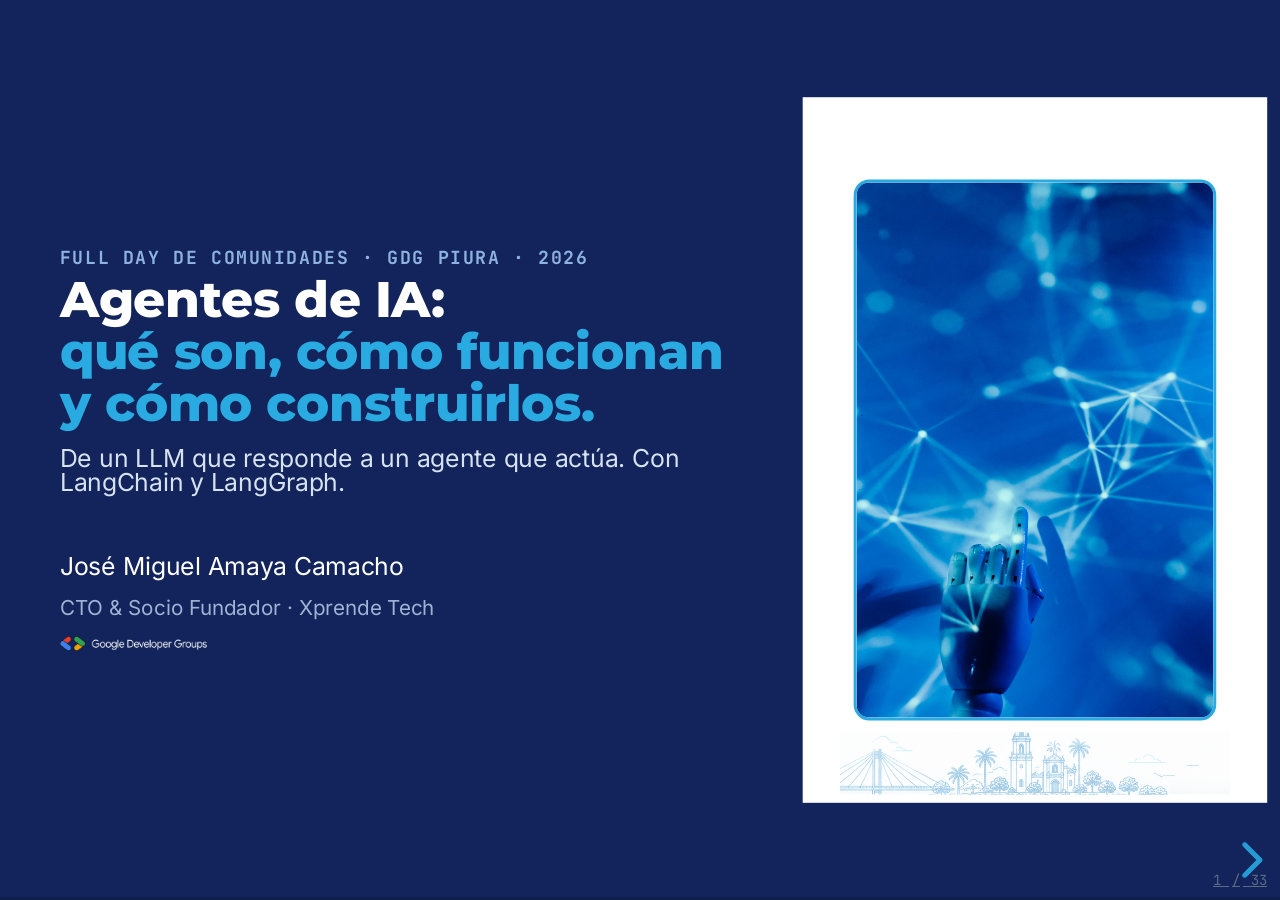
==== agentes-de-ia/index.html @ 25baf11c "Add AI Agents talk deck and portfolio entry" ====
<!doctype html>
<html lang="es">
<head>
<meta charset="utf-8">
<meta name="viewport" content="width=device-width, initial-scale=1">
<title>Agentes de IA · José Miguel Amaya</title>
<link rel="stylesheet" href="vendor/reveal/reset.css">
<link rel="stylesheet" href="vendor/reveal/reveal.css">
<link rel="stylesheet" href="vendor/reveal/highlight-theme.css">
<link rel="stylesheet" href="css/fonts.css">
<link rel="stylesheet" href="css/theme.css">
</head>
<body>
<div class="reveal"><div class="slides">

<!-- 1 PORTADA -->
<section class="navy" data-transition="fade">
  <div class="cover">
    <div class="left">
      <div class="kicker">Full Day de Comunidades · GDG Piura · 2026</div>
      <h1>Agentes de IA:<span class="two">qué son, cómo funcionan y cómo construirlos.</span></h1>
      <p class="sub">De un LLM que responde a un agente que actúa. Con LangChain y LangGraph.</p>
      <div class="who"><strong>José Miguel Amaya Camacho</strong><span>CTO &amp; Socio Fundador · Xprende Tech</span></div>
      <img src="assets/gdg-logo.png" alt="GDG" style="width:150px;margin-top:16px;opacity:.95">
    </div>
    <div class="right">
      <img class="port" src="assets/cover-agent.jpg" alt="">
      <img class="sky" src="assets/skyline.png" alt="">
    </div>
  </div>
  <aside class="notes">
    <p>"Buenos días. Soy Miguel Amaya. Hoy vamos a responder tres preguntas: ¿qué es un agente de IA?, ¿cómo funciona por dentro? y ¿cómo se construye? Con código: LangChain y LangGraph, y al final un mapa del resto del ecosistema."</p>
    <p>[acum 0:40]</p>
  </aside>
</section>

<!-- 2 QUIÉN SOY -->
<section class="light">
  <div class="pad">
    <div class="kicker" style="color:var(--navy)">Quién les habla</div>
    <h2>José Miguel Amaya — 15+ años construyendo software</h2>
    <div class="grid g2" style="margin-top:20px;align-items:center;grid-template-columns:340px 1fr">
      <img src="assets/miguel-square.png" alt="" style="width:100%;border-radius:14px;border:3px solid var(--cyan-l)">
      <ul style="font-size:.62em;line-height:1.7;margin:0;padding-left:1.1em">
        <li>CTO y socio fundador de <strong>Xprende Tech</strong>; fundador de <strong>Piura AI</strong> y <strong>Python Piura</strong>.</li>
        <li>Construyo agentes conversacionales en producción: LangChain, LangGraph, RAG.</li>
        <li>Hoy no hablo de mis proyectos: hablo de la base, para que entiendan qué hay debajo de la palabra "agente".</li>
      </ul>
    </div>
  </div>
  <aside class="notes">
    <p>"Vengo de construir agentes conversacionales en producción: LangChain, LangGraph, RAG. Pero hoy no hablo de mis proyectos: hablo de la base, para que al salir entiendas qué hay debajo de la palabra 'agente'."</p>
    <p>[acum 1:30]</p>
  </aside>
</section>

<!-- 3 EL RECORRIDO -->
<section class="dark">
  <div class="pad">
    <div class="kicker">El recorrido</div>
    <h2>Qué es, cómo funciona y cómo se construye</h2>
    <div class="grid g2" style="margin-top:16px">
      <div class="card n a-cyan"><div class="num" style="color:var(--cyan-l)">1</div><h3>Qué es un agente</h3><p>La diferencia con un LLM y con un workflow.</p></div>
      <div class="card n a-cyan"><div class="num" style="color:var(--cyan-l)">2</div><h3>Cómo funciona</h3><p>El bucle, las herramientas y la memoria.</p></div>
      <div class="card n a-cyan"><div class="num" style="color:var(--cyan-l)">3</div><h3>Cómo se construye</h3><p>Con LangChain y LangGraph, con código.</p></div>
      <div class="card n a-cyan"><div class="num" style="color:var(--cyan-l)">4</div><h3>Otros frameworks</h3><p>Un mapa del ecosistema y cómo elegir.</p></div>
    </div>
    <p class="mt" style="color:#DCE6F5;font-weight:700;font-size:.55em">Al terminar, vas a poder construir un agente y ubicar el resto del ecosistema.</p>
  </div>
  <aside class="notes">
    <p>"Estos son los cuatro tramos de la charla: qué es un agente, cómo funciona, cómo se construye con código, y un mapa del resto del ecosistema. Todo apunta a que puedas construir el tuyo."</p>
    <p>"Antes de arrancar: ¿cuántos de ustedes ya construyeron algo con un LLM? Levanten la mano. Esa es la base de todo lo que viene."</p>
    <p>[acum 2:10]</p>
  </aside>
</section>

<!-- 4 LLM ES UNA FUNCIÓN -->
<section class="light">
  <div class="pad">
    <div class="kicker">Punto de partida</div>
    <h2>Un LLM es una función de texto</h2>
    <div style="display:flex;align-items:center;justify-content:center;gap:18px;margin:24px 0">
      <div class="card a-cyan" style="min-width:220px;text-align:center"><div class="mono" style="font-size:.6em">texto de entrada</div></div>
      <div style="font-size:1.4em;color:var(--cyan);font-weight:800">→</div>
      <div class="card a-navy" style="min-width:220px;text-align:center;background:var(--navy);border-color:var(--navy)"><div class="mono" style="font-size:.6em;color:#fff">texto de salida</div></div>
    </div>
    <div class="grid g3">
      <div class="card a-red"><h3>No recuerda</h3><p>Cada llamada es independiente. Nada persiste entre mensajes.</p></div>
      <div class="card a-amber"><h3>No decide</h3><p>No elige pasos: solo produce el texto más probable.</p></div>
      <div class="card a-red"><h3>No actúa</h3><p>No puede enviar un correo ni consultar una base de datos.</p></div>
    </div>
    <p class="mt" style="color:var(--navy);font-weight:800;font-size:.6em">Es como un genio brillante… pero encerrado, sin manos y sin memoria.</p>
  </div>
  <aside class="notes">
    <p>"Un modelo de lenguaje es, para nosotros, una función: entra texto, sale texto. No recuerda, no decide, no actúa."</p>
    <p>"Piénsalo como un genio encerrado en una habitación: sabe muchísimo, pero no tiene acceso a nada y olvida cada frase. Si le pides la hora, la inventa."</p>
    <p>[acum 3:00]</p>
  </aside>
</section>

<!-- 5 CADENA -->
<section class="light">
  <div class="pad">
    <div class="kicker">Paso 1 · la cadena</div>
    <h2>Encadenar: un prompt fijo que alimenta al modelo</h2>
    <div class="flow" style="margin-top:24px">
      <div class="step"><div class="n" style="color:var(--cyan)">Prompt</div><small>lo escribes tú</small></div>
      <div class="arrow">→</div>
      <div class="step"><div class="n" style="color:var(--navy)">Modelo</div><small>genera texto</small></div>
      <div class="arrow">→</div>
      <div class="step"><div class="n" style="color:var(--green)">Salida</div><small>resultado crudo</small></div>
    </div>
    <p style="font-size:.5em;margin-top:18px">Una cadena sirve para tareas repetibles: resumir, clasificar, extraer. El camino lo decides tú.</p>
    <div class="card a-amber" style="margin-top:10px"><p style="color:var(--ink);font-size:.55em;font-weight:700;margin:0">Pero el modelo no puede decir: "no sé, mejor busco en la base de datos".</p></div>
  </div>
  <aside class="notes">
    <p>"El primer paso es encadenarlo: un prompt fijo que alimenta al modelo. Eso es una cadena: como una receta fija, los pasos están escritos de antemano."</p>
    <p>"Sirve para tareas repetibles, pero el camino está escrito por ti: no hay decisiones. En el fondo, una cadena es el workflow más simple."</p>
    <p>[acum 3:50]</p>
  </aside>
</section>

<!-- 6 DE CADENA A AGENTE -->
<section class="dark">
  <div class="pad">
    <div class="kicker">Paso 2 · el agente</div>
    <h2>Un agente decide el siguiente paso</h2>
    <div class="card n a-cyan" style="margin-top:16px;border-color:var(--cyan-l)">
      <p style="color:#fff;font-size:.62em;font-weight:700;line-height:1.35;margin:0">Un agente es un modelo al que le das herramientas y un bucle: puede responder, o pedir una acción, y vuelve a pensar con el resultado.</p>
    </div>
    <div class="grid g2" style="margin-top:20px">
      <div class="card n"><h3 style="color:#7C8AA0">Cadena</h3><p>el camino lo escribes tú</p></div>
      <div class="card n a-green"><h3>Agente</h3><p>el camino lo decide el modelo</p></div>
    </div>
    <div class="card n" style="margin-top:16px;border-color:var(--cyan-l)"><p style="color:#DCE6F5;font-size:.5em;font-weight:700;margin:0">Regla práctica: si el camino es predecible, quédate en workflow; si el modelo debe decidir, sube a agente. Empieza por lo más simple.</p></div>
  </div>
  <aside class="notes">
    <p>"En un agente, el modelo decide el siguiente paso. Puede responder, o puede pedir una herramienta. La diferencia entre una cadena y un agente es quién decide el camino."</p>
    <p>"Regla práctica: si el camino es predecible, quédate en workflow; si el modelo debe decidir, sube a agente. Y empieza por lo más simple."</p>
    <p>[acum 4:50]</p>
  </aside>
</section>

<!-- 7 EL BUCLE -->
<section class="light">
  <div class="pad">
    <div class="kicker">El corazón</div>
    <h2>El bucle del agente (ReAct)</h2>
    <p class="lead">El patrón clásico: razonar y actuar en un ciclo. Hoy el modelo lo hace con tool calling nativo.</p>
    <div class="grid g3" style="margin-top:8px">
      <div class="card a-navy"><div class="num" style="color:var(--navy)">1</div><h3>Contexto</h3><p>prompt + historial + reglas</p></div>
      <div class="card a-cyan"><div class="num" style="color:var(--cyan)">2</div><h3>Razona</h3><p>el modelo decide el paso</p></div>
      <div class="card a-amber"><div class="num" style="color:var(--amber)">3</div><h3>¿Tool?</h3><p>sí o no: la bifurcación</p></div>
      <div class="card a-green"><div class="num" style="color:var(--green)">4</div><h3>Actúa</h3><p>tu código ejecuta la tool</p></div>
      <div class="card a-cyan"><div class="num" style="color:var(--cyan)">5</div><h3>Observa</h3><p>el resultado vuelve al modelo</p></div>
      <div class="card a-navy"><div class="num" style="color:var(--navy)">6</div><h3>Termina</h3><p>cuando no pide más tools</p></div>
    </div>
    <p class="mt" style="color:var(--navy);font-weight:800;font-size:.6em">Es un ciclo, no una línea: el modelo decide el paso, la ejecución vive en tu código.</p>
  </div>
  <aside class="notes">
    <p>"Este es el corazón de la charla. El patrón clásico se llama ReAct, de razonar y actuar: el modelo alterna los dos hasta resolver la tarea."</p>
    <p>"Piénsalo como un becario con acceso a herramientas: le pides algo, decide si usar la calculadora, buscar en un archivo o preguntar, y con cada resultado vuelve a pensar. Contexto → razona → ¿pide una herramienta? → tu código la ejecuta → el resultado vuelve → repite → cuando ya no pide nada, responde. Es un ciclo, no una línea."</p>
    <p>"Aclaración: ReAct es el patrón conceptual. Los modelos modernos no escriben el 'pensamiento' en texto: devuelven la llamada ya estructurada (tool calling nativo). El ciclo es exactamente el mismo."</p>
    <p>"Pregunta al público: ¿han visto a un modelo inventar un dato con total seguridad? De eso nos protegen las herramientas."</p>
    <p>[acum 5:50]</p>
  </aside>
</section>

<!-- 8 ANATOMÍA MÍNIMA -->
<section class="light">
  <div class="pad">
    <div class="kicker">Las cuatro piezas</div>
    <h2>Todo agente tiene: cerebro, manos, memoria y sentidos</h2>
    <div class="grid g4" style="margin-top:20px">
      <div class="card a-cyan"><div class="num" style="color:var(--cyan)">1</div><h3>Cerebro</h3><p class="mono" style="color:var(--cyan)">Modelo</p><p>razona y redacta. Intercambiable por configuración.</p></div>
      <div class="card a-green"><div class="num" style="color:var(--green)">2</div><h3>Manos</h3><p class="mono" style="color:var(--green)">Herramientas</p><p>actúan en el mundo: APIs, base de datos, archivos.</p></div>
      <div class="card a-navy"><div class="num" style="color:var(--navy)">3</div><h3>Memoria</h3><p class="mono" style="color:var(--navy)">Estado</p><p>historial, hechos y checkpoints por conversación.</p></div>
      <div class="card a-amber"><div class="num" style="color:var(--amber)">4</div><h3>Sentidos</h3><p class="mono" style="color:var(--amber)">Contexto</p><p>lo que entra a la ventana en cada turno.</p></div>
    </div>
    <p class="mt" style="color:var(--navy);font-weight:800;font-size:.52em">A eso lo llamamos el arnés (harness): todo lo que rodea al modelo —prompt, herramientas, middleware— para darle el contexto correcto en el momento correcto.</p>
  </div>
  <aside class="notes">
    <p>"Todo agente tiene cuatro piezas: un cerebro (el modelo), unas manos (las herramientas), una memoria (el estado) y unos sentidos (el contexto que le entra en cada turno)."</p>
    <p>"A todo eso lo llamamos el arnés, el harness: agente es igual a modelo más arnés. El arnés es todo lo que rodea al bucle —el prompt, las herramientas y el middleware— y su trabajo es darle al modelo el contexto correcto en el momento correcto. Cambia el proveedor, cambia la base de datos, pero estas piezas se repiten."</p>
    <p>[acum 6:50]</p>
  </aside>
</section>

<!-- 9 TOOL CALLING -->
<section class="light">
  <div class="pad">
    <div class="kicker">Cómo funciona · tool calling</div>
    <h2>El modelo propone; tu código ejecuta.</h2>
    <div class="grid g3" style="margin-top:20px">
      <div class="card a-cyan"><div class="num" style="color:var(--cyan)">1</div><h3>Le presentas un contrato</h3><p>Nombre, parámetros y descripción. Viajan en la petición (tools=): eso es lo que el modelo ve.</p></div>
      <div class="card a-amber"><div class="num" style="color:var(--amber)">2</div><h3>El modelo pide</h3><p>"llama a execute_sql con query=...". No ejecuta nada.</p></div>
      <div class="card a-green"><div class="num" style="color:var(--green)">3</div><h3>Tu código ejecuta</h3><p>Con tus permisos y tu validación. El resultado vuelve como mensaje.</p></div>
    </div>
    <p class="mt" style="color:var(--navy);font-weight:800;font-size:.6em">Esa separación es lo que hace al agente seguro: el modelo propone, tú dispones.</p>
  </div>
  <aside class="notes">
    <p>"La herramienta se le presenta al modelo como un contrato: nombre, parámetros y para qué sirve. El modelo no toca tus sistemas: propone una llamada, algo como 'llama a execute_sql con query=...'. La ejecución vive en tu código, bajo tus reglas. Esa separación es lo que hace al agente seguro."</p>
    <p>"El modelo no 've' tus funciones: recibe su descripción en cada llamada, junto a los mensajes, y responde con una petición estructurada (tool_calls). Por eso una descripción clara es todo."</p>
    <p>"Pregunta: ¿a quién le ha pasado pedirle a un chatbot algo que no podía hacer?"</p>
    <p>[acum 8:00]</p>
  </aside>
</section>

<!-- 10 MENSAJES -->
<section class="light">
  <div class="pad">
    <div class="kicker">Cómo funciona · el estado</div>
    <h2>Por dentro, todo es una lista de mensajes</h2>
    <div class="grid" style="margin-top:18px;gap:12px">
      <div class="card a-navy" style="flex-direction:row;align-items:center;gap:20px"><div class="mono" style="font-size:.55em;color:var(--muted);min-width:170px">system</div><p style="margin:0">las reglas del agente</p></div>
      <div class="card a-cyan" style="flex-direction:row;align-items:center;gap:20px"><div class="mono" style="font-size:.55em;color:var(--cyan);min-width:170px">user</div><p style="margin:0">lo que pide la persona</p></div>
      <div class="card a-navy" style="flex-direction:row;align-items:center;gap:20px"><div class="mono" style="font-size:.55em;color:var(--navy);min-width:170px">assistant</div><p style="margin:0">lo que dice el modelo (y sus peticiones de tools)</p></div>
      <div class="card a-green" style="flex-direction:row;align-items:center;gap:20px"><div class="mono" style="font-size:.55em;color:var(--green);min-width:170px">tool</div><p style="margin:0">lo que devolvió la herramienta</p></div>
    </div>
    <p class="mt" style="color:var(--navy);font-weight:800;font-size:.52em">El turno del agente es esa lista creciendo (append-only): mensaje a mensaje, tool a tool. Por eso el contexto se llena y se paga.</p>
  </div>
  <aside class="notes">
    <p>"Por dentro, todo es una lista de mensajes. system (las reglas), user (lo que pide la persona), assistant (lo que dice el modelo, incluidas sus peticiones de herramientas) y tool (lo que devolvió la herramienta)."</p>
    <p>"Es como un chat: cada burbuja es un mensaje, y el turno del agente es esa lista creciendo. Los mensajes solo se añaden, nunca se reemplazan: es append-only."</p>
    <p>"Y como solo se añade, la lista crece en cada turno: por eso el contexto se llena, se paga, y hay que compactarlo (lo vemos enseguida)."</p>
    <p>[acum 8:50]</p>
  </aside>
</section>

<!-- 11 UN TURNO NARRADO -->
<section class="light">
  <div class="pad">
    <div class="kicker">Un turno, por dentro</div>
    <h2>"¿Cuánto vendimos en marzo?"</h2>
    <p class="lead">El modelo no sabe el dato: pide la herramienta, tu código consulta, y solo entonces responde.</p>
    <div class="flow" style="margin-top:8px">
      <div class="step"><div class="n" style="color:var(--navy);font-size:.55em">1 · No sabe el dato</div></div>
      <div class="arrow">→</div>
      <div class="step"><div class="n" style="color:var(--amber);font-size:.55em">2 · Pide la herramienta</div></div>
      <div class="arrow">→</div>
      <div class="step"><div class="n" style="color:var(--cyan);font-size:.55em">3 · Tu código consulta</div></div>
      <div class="arrow">→</div>
      <div class="step"><div class="n" style="color:var(--green);font-size:.55em">4 · Responde con el dato</div></div>
    </div>
    <img src="assets/term-messages.png" alt="" style="width:58%;margin:10px auto 0;border-radius:12px">
    <p class="mt" style="color:var(--navy);font-weight:800;font-size:.55em">El modelo solo pidió la consulta; la ejecutó tu código, con tus permisos. Y si hace falta, encadena varias tools en el mismo turno.</p>
  </div>
  <aside class="notes">
    <p>"Veámoslo con un ejemplo: '¿Cuánto vendimos en marzo?'. En cuatro pasos: el modelo no sabe el dato; pide la herramienta; tu código consulta la base de datos; y solo entonces responde."</p>
    <p>"Abajo está el turno por dentro, como lista de mensajes: system (las reglas), user (la pregunta), assistant (pide execute_sql), tool (el resultado: 42150) y assistant (la respuesta: 42.150)."</p>
    <p>"Y no es solo para una tool: si la tarea lo pide, el agente encadena varias en el mismo turno. Como pedir '¿cuánto es 312.5 × 4.2 y cuántas palabras tiene este texto?': primero llama a una calculadora y recibe 1312.5; luego a un contador y recibe 5; y solo entonces, con ambos resultados, redacta. Dos herramientas, un solo turno, sin que el modelo ejecute nada."</p>
    <p>"El modelo solo pidió la consulta; la ejecutó tu código, con tus permisos."</p>
    <p>[acum 9:50]</p>
  </aside>
</section>

<!-- 12 CONTROL DE FLUJO -->
<section class="light">
  <div class="pad">
    <div class="kicker">Cómo funciona · el freno</div>
    <h2>Un bucle necesita un freno</h2>
    <div class="grid g3" style="margin-top:20px">
      <div class="card a-green"><h3>¿Cuándo termina?</h3><p>Cuando el modelo ya no pide herramientas. Ese es el criterio por defecto.</p></div>
      <div class="card a-red"><h3>Límites</h3><p>Máximo de iteraciones, tiempo y costo. Un bucle sin freno es un error de diseño.</p></div>
      <div class="card a-amber"><h3>Errores</h3><p>Si una tool falla, el resultado vuelve como mensaje y el modelo puede corregir.</p></div>
    </div>
    <p class="mt" style="color:var(--navy);font-weight:800;font-size:.6em">Predecible o no, el agente siempre debe poder parar.</p>
  </div>
  <aside class="notes">
    <p>"Si el agente puede repetir, ¿cómo termina? Cuando el modelo ya no pide herramientas. Y hay que ponerle límites: número máximo de iteraciones, tiempo, costo. Un bucle sin freno es un error de diseño, no un bug."</p>
    <p>[acum 10:40]</p>
  </aside>
</section>

<!-- 13 MEMORIA -->
<section class="dark">
  <div class="pad">
    <div class="kicker">Cómo funciona · el recurso escaso</div>
    <h2>Cómo recuerda un agente</h2>
    <div class="grid g4" style="margin-top:20px">
      <div class="card n a-cyan"><h3>Ventana</h3><p>El contexto es finito y se paga. Lo que no entra, no lo sabe.</p></div>
      <div class="card n a-green"><h3>Historial</h3><p>Se guarda la conversación y se reenvía en cada turno.</p></div>
      <div class="card n a-amber"><h3>Corto plazo (el hilo)</h3><p>Guarda el estado de la conversación: continuar la charla y reanudar tras una pausa.</p></div>
      <div class="card n a-cyan"><h3>Largo plazo (entre hilos)</h3><p>Guarda hechos y preferencias que cruzan conversaciones.</p></div>
    </div>
    <p class="mt" style="color:var(--cyan-l);font-weight:800;font-size:.53em">Dos memorias: la del hilo (corto plazo) y la de entre hilos (largo plazo). Y cuando el contexto crece, se compacta (compaction).</p>
  </div>
  <aside class="notes">
    <p>"Un agente no trae memoria: hay que dársela. Y el contexto es el recurso escaso."</p>
    <p>"Funciona como tu memoria: recuerdas la conversación de hoy (corto plazo); y también sabes cosas de una persona de siempre (largo plazo). Son dos memorias distintas."</p>
    <p>"Y cuando el historial se hace largo, se resume: eso se llama compactación, compaction. Resumes lo viejo para liberar la ventana sin perder el hilo."</p>
    <p>[acum 11:40]</p>
  </aside>
</section>

<!-- 14 CONTEXTO, ESTADO Y MEMORIA -->
<section class="light">
  <div class="pad">
    <div class="kicker">Cómo funciona · las palabras</div>
    <h2>Contexto, estado y memoria no son lo mismo</h2>
    <div class="grid g4" style="margin-top:20px">
      <div class="card a-cyan"><h3>Contexto (ventana)</h3><p>Lo que el modelo ve en un turno: system, historial y reglas. Es finito y se paga.</p></div>
      <div class="card a-navy"><h3>Estado</h3><p>Los mensajes acumulados de la conversación: lo que llevamos en el hilo.</p></div>
      <div class="card a-amber"><h3>Memoria</h3><p>Lo que sobrevive entre turnos: corto plazo (el hilo) y largo plazo (entre hilos).</p></div>
      <div class="card a-green"><h3>Hilo (thread)</h3><p>Una conversación con identidad propia, separada de las demás por su id.</p></div>
    </div>
    <p class="mt" style="color:var(--navy);font-weight:800;font-size:.55em">El contexto es lo que el modelo ve ahora; el estado, lo que llevamos; la memoria, lo que guardamos.</p>
  </div>
  <aside class="notes">
    <p>"Estas cuatro palabras se confunden todo el tiempo, así que fijémoslas."</p>
    <p>"El contexto —o la ventana— es lo que el modelo ve en un turno: el system, el historial y las reglas. Es finito y se paga. El estado son los mensajes acumulados de la conversación: lo que llevamos en el hilo. La memoria es lo que sobrevive entre turnos: corto plazo (el hilo) y largo plazo (entre hilos). Y el hilo es una conversación con identidad propia, separada de las demás."</p>
    <p>"En una frase: el contexto es lo que el modelo ve ahora; el estado, lo que llevamos; la memoria, lo que guardamos."</p>
    <p>[acum 12:30]</p>
  </aside>
</section>

<!-- 15 HUMAN IN THE LOOP -->
<section class="light">
  <div class="pad">
    <div class="kicker">Cómo funciona · la persona</div>
    <h2>El humano también está en el bucle</h2>
    <div class="flow" style="margin-top:22px">
      <div class="step"><div class="n" style="color:var(--navy);font-size:.55em">El agente decide</div><small>quiere enviar un correo</small></div>
      <div class="arrow">→</div>
      <div class="step"><div class="n" style="color:var(--amber);font-size:.55em">Se pausa</div><small>antes de la acción sensible</small></div>
      <div class="arrow">→</div>
      <div class="step"><div class="n" style="color:var(--green);font-size:.55em">Tú decides</div><small>apruebas, editas o rechazas</small></div>
      <div class="arrow">→</div>
      <div class="step"><div class="n" style="color:var(--cyan);font-size:.55em">Continúa</div><small>con tu decisión</small></div>
    </div>
    <div class="card a-cyan" style="margin-top:20px"><p style="color:var(--navy);font-size:.52em;font-weight:700;margin:0;line-height:1.4">Con esto cierro la teoría: ya sabes cómo funciona un agente. Ahora, cómo se construye.</p></div>
  </div>
  <aside class="notes">
    <p>"Y la pieza que muchos olvidan: el humano. Un agente serio puede pausar antes de una acción sensible —enviar un correo, ejecutar un pago— y esperar aprobación. Con esto cierro la teoría: ya sabes cómo funciona. Ahora, cómo se construye."</p>
    <p>[acum 13:10]</p>
  </aside>
</section>

<!-- 16 EL STACK -->
<section class="light">
  <div class="pad">
    <div class="kicker">Construir · el stack 2026</div>
    <h2>LangChain, LangGraph y LangSmith</h2>
    <div class="grid g3" style="margin-top:18px">
      <div class="card a-cyan"><h3>LangChain</h3><p class="mono" style="color:var(--cyan)">agentes con poco código</p><p>Un agente en una función: create_agent. Mil integraciones.</p></div>
      <div class="card a-navy"><h3>LangGraph</h3><p class="mono" style="color:var(--navy)">control explícito del flujo</p><p>Cuando lo necesitas: estado, ciclos, persistencia, interrupciones.</p></div>
      <div class="card a-green"><h3>LangSmith</h3><p class="mono" style="color:var(--green)">la observabilidad</p><p>Ver cada paso, cada tool y cada token.</p></div>
    </div>
    <p class="mt" style="color:var(--navy);font-weight:800;font-size:.55em">Dato 2026: create_react_agent se deprecó; el estándar ahora es create_agent.</p>
  </div>
  <aside class="notes">
    <p>"Herramientas concretas. LangChain te da un agente listo en una función. LangGraph te da el control del flujo cuando lo necesitas. Y LangSmith observa. Dato 2026: create_react_agent se deprecó; el estándar ahora es create_agent."</p>
    <p>"Pregunta: ¿quién ha usado LangChain o LangGraph antes?"</p>
    <p>[acum 14:10]</p>
  </aside>
</section>

<!-- 17 CREATE_AGENT -->
<section class="light">
  <div class="pad">
    <div class="kicker">LangChain v1 · el mínimo</div>
    <h2>Un agente completo son cuatro líneas</h2>
    <img src="assets/term-create-agent.png" alt="" style="width:80%;margin:14px auto 0;border-radius:12px">
    <p class="mt" style="color:var(--navy);font-weight:800;font-size:.52em">create_agent(model, tools, system_prompt): arma el grafo por dentro, ejecuta las tools y repite hasta que el modelo responde.</p>
  </div>
  <aside class="notes">
    <p>"Un agente completo son cuatro líneas. create_agent(model, tools, system_prompt). Y nada más. La herramienta la escribes con @tool. LangChain se encarga del bucle."</p>
    <p>"Por dentro construye un grafo: manda el mensaje al modelo; si pide una herramienta, la ejecuta y le devuelve el resultado; y repite hasta que el modelo responde sin pedir nada."</p>
    <p>[acum 15:10]</p>
  </aside>
</section>

<!-- 18 INSTRUCCIONES -->
<section class="light">
  <div class="pad">
    <div class="kicker">LangChain v1 · instrucciones</div>
    <h2>Las reglas del agente</h2>
    <div class="term" style="margin-top:14px"><div class="body" style="font-size:.42em"><span class="c">system_prompt</span>=<span class="g">"Eres un asistente de ventas. Usa las herramientas y no inventes datos."</span></div></div>
    <div class="grid g2" style="margin-top:16px">
      <div class="card a-cyan"><h3>Rol y objetivo</h3><p>Quién es y qué debe lograr. El 'para qué' del agente.</p></div>
      <div class="card a-red"><h3>Reglas y límites</h3><p>Qué puede y qué no; cuándo pausar y pedir aprobación.</p></div>
      <div class="card a-amber"><h3>Formato y tono</h3><p>Cómo responde: idioma, longitud y estilo.</p></div>
      <div class="card a-green"><h3>Cuando no sabe</h3><p>No inventar: usar una tool o decir que no lo sabe.</p></div>
    </div>
    <p class="mt" style="color:var(--navy);font-weight:800;font-size:.52em">El system prompt define el comportamiento; las descripciones de tools, cuándo usarlas.</p>
  </div>
  <aside class="notes">
    <p>"El agente necesita reglas. Eso es el system prompt: quién es, qué debe lograr, qué puede y qué no, y cómo responder."</p>
    <p>"Cuatro cosas: rol y objetivo; reglas y límites; formato y tono; y qué hacer cuando no sabe —no inventar, usar una herramienta o decirlo—."</p>
    <p>"El system prompt define el comportamiento; las descripciones de las tools definen cuándo usarlas. Son dos prompts distintos, y ambos importan."</p>
    <p>[acum 16:10]</p>
  </aside>
</section>

<!-- 19 TOOLS -->
<section class="light">
  <div class="pad">
    <div class="kicker">LangChain v1 · herramientas</div>
    <h2>Una tool: decorador, tipos y docstring</h2>
    <div style="display:flex;gap:24px;margin-top:16px">
      <div class="term" style="flex:1.2;align-self:flex-start">
        <div class="bar"><div class="dots"><span style="background:#F87171"></span><span style="background:#F5A623"></span><span style="background:#7AC943"></span></div><span class="fname">tools.py</span></div>
        <div class="body"><span class="g">@tool</span>
<span class="c">def</span> calculator(
    a: <span class="c">float</span>, b: <span class="c">float</span>,
    operation: <span class="c">Literal</span>["add", "multiply", ...],
) -&gt; <span class="c">float</span>:
    <span class="d">"""Perform arithmetic on two numbers."""</span>
    <span class="c">return</span> a * b</div>
      </div>
      <div style="flex:1;display:flex;flex-direction:column;gap:12px">
        <div class="card a-cyan"><h3>Nombre</h3><p>si es descriptivo, el modelo lo entiende</p></div>
        <div class="card a-navy"><h3>Tipos</h3><p>los argumentos son un contrato validado</p></div>
        <div class="card a-green"><h3>Docstring</h3><p>el prompt que decide SI y COMO usarla</p></div>
      </div>
    </div>
    <p class="mt" style="color:var(--navy);font-weight:800;font-size:.5em">Lo que decide cuándo se usa una tool es su descripción, no su código. Pocas tools, nombres claros y errores útiles.</p>
  </div>
  <aside class="notes">
    <p>"La herramienta: un decorador, tipos en los parámetros y un docstring claro. Eso es todo lo que necesita el modelo para usarla bien. Argumentos tipados = contrato; docstring = prompt."</p>
    <p>"Y lo que decide cuándo se usa una tool no es su código: es su descripción. Por eso: pocas herramientas bien documentadas, nombres claros y errores útiles. La descripción de las tools es el prompt que más importa."</p>
    <p>[acum 17:00]</p>
  </aside>
</section>

<!-- 20 MODELO Y MIDDLEWARE -->
<section class="light">
  <div class="pad">
    <div class="kicker" style="color:var(--navy)">LangChain v1 · configuración</div>
    <h2>Modelo sustituible y comportamiento extensible</h2>
    <div class="term" style="margin-top:14px"><div class="body" style="font-size:.5em"><span class="c">model</span>=<span class="g">"openai:gpt-5"</span>   <span class="d"># o anthropic:..., google:..., ollama:...</span></div></div>
    <div class="grid g2" style="margin-top:16px">
      <div class="card a-cyan"><h3>El modelo es sustituible</h3><p>Cambia de proveedor con una línea: <span class="mono">init_chat_model</span> unifica la interfaz, y las content blocks dan un formato común a texto, imágenes y más.</p></div>
      <div class="card a-green"><h3>El middleware lo hace extensible</h3><p>Hooks que se enganchan antes y después del modelo, y antes y después de cada tool, sin tocar el bucle. Categorías: contexto (resumir, memorizar), guardrails (PII), aprobación humana, resiliencia (reintentos, límites) y subagentes. No es un runtime aparte: corre dentro del grafo.</p></div>
    </div>
  </div>
  <aside class="notes">
    <p>"Dos ideas. Una: el modelo es una pieza sustituible. openai:gpt-5 es solo una cadena de texto; init_chat_model te deja cambiar de proveedor con una línea, y las content blocks dan un formato común a las salidas (texto, imágenes y más)."</p>
    <p>"Dos: el middleware. Son hooks que se enganchan antes y después del modelo, y antes y después de cada tool, sin tocar el bucle. Vienen en categorías: contexto (resumir, memorizar), guardrails (detectar y redactar datos sensibles como un correo, PII), aprobación humana, resiliencia (reintentos, fallbacks y límites) y planificación con subagentes. No es un runtime aparte: corre dentro del mismo grafo compilado."</p>
    <p>"Analogía: el middleware es como el control de calidad de una línea de montaje: revisa lo que entra y sale sin cambiar la máquina."</p>
    <p>[acum 18:40]</p>
  </aside>
</section>

<!-- 21 SALIDA ESTRUCTURADA -->
<section class="light">
  <div class="pad">
    <div class="kicker">LangChain v1 · salida</div>
    <h2>Respuestas con forma y en vivo</h2>
    <div class="grid g2" style="margin-top:20px">
      <div class="card a-cyan"><h3>Salida estructurada</h3><p class="mono" style="color:var(--cyan);font-size:.5em;margin:.25em 0 .5em">Pydantic</p><p>Para integrar con tu sistema: el modelo devuelve un objeto validado, no texto suelto. Se activa con <span class="mono">response_format</span> y el resultado queda en <span class="mono">structured_response</span>.</p></div>
      <div class="card a-green"><h3>Streaming</h3><p class="mono" style="color:var(--green);font-size:.5em;margin:.25em 0 .5em">tokens en vivo</p><p>Ver la respuesta mientras se escribe: mejor experiencia y latencia percibida. Igual de simple de activar.</p></div>
    </div>
    <p class="mt" style="color:var(--navy);font-weight:800;font-size:.55em">Dos detalles de implementación que hacen al agente usable y fácil de integrar.</p>
  </div>
  <aside class="notes">
    <p>"Dos detalles que hacen al agente usable. Uno: salida estructurada. Con Pydantic, el modelo devuelve un objeto validado en vez de texto suelto; se activa con response_format y el resultado queda en structured_response. Clave para integrarlo con tu sistema."</p>
    <p>"Dos: streaming. Ver la respuesta mientras se escribe mejora la experiencia y la latencia percibida, y se activa igual de simple."</p>
    <p>"Analogía: la salida estructurada es como pedir un formulario relleno en vez de una carta libre: tu sistema la lee sin ambigüedad."</p>
    <p>[acum 19:30]</p>
  </aside>
</section>

<!-- 22 SEGURIDAD -->
<section class="light">
  <div class="pad">
    <div class="kicker">Construir · seguridad</div>
    <h2>El modelo propone, tú dispones</h2>
    <div class="grid g2" style="margin-top:18px">
      <div class="card a-navy"><h3>Mínimo privilegio</h3><p>Las tools corren con tus permisos y tus límites, nunca con los del modelo.</p></div>
      <div class="card a-cyan"><h3>Validación</h3><p>Valida los argumentos antes de ejecutar: el modelo puede equivocarse.</p></div>
      <div class="card a-red"><h3>Prompt injection</h3><p>El contenido externo (documentos, web) son datos, no órdenes.</p></div>
      <div class="card a-green"><h3>Guardrails y humano</h3><p>Middleware para datos sensibles (PII) y aprobación en acciones críticas.</p></div>
    </div>
    <p class="mt" style="color:var(--navy);font-weight:800;font-size:.55em">El modelo decide; la ejecución y el permiso viven en tu código.</p>
  </div>
  <aside class="notes">
    <p>"Como el modelo propone y tu código ejecuta, la seguridad vive en tu código. Cuatro ideas."</p>
    <p>"Uno: mínimo privilegio — las herramientas corren con tus permisos y límites, nunca con los del modelo. Dos: valida los argumentos antes de ejecutar. Tres: prompt injection — el contenido externo, un documento o una web, son datos, no órdenes; no dejes que secuestren al agente. Y cuatro: guardrails para datos sensibles (PII) y aprobación humana en acciones críticas."</p>
    <p>"En una frase: el modelo decide; la ejecución y el permiso viven en tu código."</p>
    <p>"Analogía: mínimo privilegio es darle a un becario la llave de un cajón, no la del edificio."</p>
    <p>[acum 20:30]</p>
  </aside>
</section>

<!-- 23 CUÁNDO BAJAR -->
<section class="light">
  <div class="pad">
    <div class="kicker">LangGraph · cuándo bajar de nivel</div>
    <h2>create_agent cubre el 80%. LangGraph, el control.</h2>
    <div class="grid g2" style="margin-top:18px">
      <div class="card a-cyan"><h3>Usa create_agent cuando…</h3><ul style="font-size:.5em;line-height:1.5;padding-left:1.1em"><li>Necesitas un agente estándar</li><li>El bucle ReAct te alcanza</li><li>Quieres arrancar hoy</li></ul></div>
      <div class="card a-green"><h3>Baja a LangGraph cuando…</h3><ul style="font-size:.5em;line-height:1.5;padding-left:1.1em"><li>Necesitas ramas condicionales</li><li>Varios agentes o subgrafos</li><li>Interrupciones en puntos exactos</li><li>Ciclos con tus propias reglas</li></ul></div>
    </div>
    <p class="mt" style="color:var(--navy);font-weight:800;font-size:.52em">LangChain para empezar; LangGraph para orquestar. Y en medio, Deep Agents: un arnés prearmado con planificación, archivos y subagentes.</p>
  </div>
  <aside class="notes">
    <p>"create_agent cubre el 80%. ¿Cuándo bajas a LangGraph? Cuando necesitas control explícito del flujo: ramas condicionales, varios agentes, ciclos con reglas propias, o interrupciones en puntos exactos. LangChain para arrancar; LangGraph para orquestar."</p>
    <p>"Y en medio hay una pieza que conviene conocer: Deep Agents, create_deep_agent. Es un arnés ya prearmado con planificación, sistema de archivos y subagentes, para tareas largas. Solo lo nombro; existe y se apoya en lo mismo que ya viste."</p>
    <p>[acum 21:10]</p>
  </aside>
</section>

<!-- 24 STATEGRAPH -->
<section class="light">
  <div class="pad">
    <div class="kicker">LangGraph · el grafo</div>
    <h2>StateGraph: estado, nodos y aristas</h2>
    <img src="assets/term-stategraph.png" alt="" style="width:76%;margin:12px auto 0;border-radius:12px">
    <p class="mt" style="color:var(--navy);font-weight:800;font-size:.55em">Las aristas condicionales son la clave: el flujo depende del estado, no es fijo.</p>
  </div>
  <aside class="notes">
    <p>"Un grafo: un estado (un diccionario tipado), nodos (funciones que transforman el estado) y aristas que deciden a dónde ir. Es como un diagrama de flujo, pero donde las flechas se deciden solas."</p>
    <p>"Las aristas condicionales son la clave: el flujo no es fijo, depende del estado."</p>
    <p>[acum 22:10]</p>
  </aside>
</section>

<!-- 25 PERSISTENCIA -->
<section class="light">
  <div class="pad">
    <div class="kicker">LangGraph · memoria</div>
    <h2>Un checkpointer y el agente recuerda</h2>
    <img src="assets/term-persist.png" alt="" style="width:80%;margin:12px auto 0;border-radius:12px">
    <p class="mt" style="color:var(--navy);font-weight:800;font-size:.48em">El checkpointer guarda el hilo; el store, los hechos que cruzan conversaciones. El thread_id separa conversaciones; el context lleva datos por ejecución (p. ej. el user_id). RAM se pierde al reiniciar; para persistir: SQLite en dev, Postgres o Mongo en producción.</p>
  </div>
  <aside class="notes">
    <p>"Le agregas un checkpointer y el agente recuerda entre turnos: guarda el hilo. El store, en cambio, guarda los hechos que cruzan conversaciones. Le das un thread_id y separa conversaciones. Y ojo con la distinción: el thread_id identifica la conversación; el context lleva los datos por ejecución, como el user_id o una bandera de configuración."</p>
    <p>"La memoria en RAM se pierde al reiniciar el proceso; para persistir de verdad se usa SQLite en desarrollo y Postgres —o Mongo— en producción."</p>
    <p>"Analogía: el checkpointer es como guardar la partida: cierras y continúas después por donde ibas."</p>
    <p>[acum 23:00]</p>
  </aside>
</section>

<!-- 26 HITL INTERRUPT -->
<section class="light">
  <div class="pad">
    <div class="kicker">LangGraph · human in the loop</div>
    <h2>Pausar, aprobar y reanudar</h2>
    <img src="assets/term-hitl.png" alt="" style="width:78%;margin:12px auto 0;border-radius:12px">
    <p class="mt" style="color:var(--navy);font-weight:800;font-size:.55em">La pausa puede durar horas: el estado quedó guardado en el checkpointer.</p>
  </div>
  <aside class="notes">
    <p>"Y para el humano: con HumanInTheLoopMiddleware o con interrupt, el grafo se pausa antes de una herramienta marcada como sensible. Tú apruebas, rechazas o editas, y con Command(resume=...) continúa. El estado quedó guardado, así que la pausa puede durar horas."</p>
    <p>[acum 23:50]</p>
  </aside>
</section>

<!-- 27 RAG COMO TOOL -->
<section class="light">
  <div class="pad">
    <div class="kicker">La recuperación (RAG)</div>
    <h2>La recuperación: responder con tus datos</h2>
    <div class="flow" style="margin-top:22px">
      <div class="step"><div class="n" style="color:var(--navy);font-size:.55em">El modelo</div><small>no sabe el dato</small></div>
      <div class="arrow">→</div>
      <div class="step"><div class="n" style="color:var(--cyan);font-size:.55em">Pide buscar</div><small>"busca en mis documentos"</small></div>
      <div class="arrow">→</div>
      <div class="step"><div class="n" style="color:var(--green);font-size:.55em">Recibe pasajes</div><small>los fragmentos relevantes</small></div>
      <div class="arrow">→</div>
      <div class="step"><div class="n" style="color:var(--amber);font-size:.55em">Responde</div><small>solo con eso</small></div>
    </div>
    <div class="card a-cyan" style="margin-top:20px"><p style="color:var(--navy);font-size:.5em;font-weight:700;margin:0;line-height:1.4">La recuperación conecta al agente con tus datos: fragmentas los documentos, los guardas como embeddings en un índice y traes los fragmentos más parecidos. Cómo buscar bien merece su propio espacio.</p></div>
  </div>
  <aside class="notes">
    <p>"La recuperación, el RAG: son las siglas de Retrieval-Augmented Generation, recuperar información y añadirla al contexto del modelo."</p>
    <p>"Es como cuando contestas un examen con apuntes: buscas el dato que necesitas y lo usas para responder, en vez de fiarte de la memoria. El agente decide cuándo buscar; y cómo buscar bien y cuándo callar van aparte. Quédate con la idea: responde con tus datos, no con imaginación."</p>
    <p>"Por dentro: tus documentos se parten en fragmentos; cada uno se convierte en un vector (embedding) y se guarda en un índice. Ante una pregunta, se buscan los fragmentos más parecidos y se añaden al contexto. El agente decide cuándo buscar; la profundidad de RAG merece su propio espacio."</p>
    <p>[acum 24:40]</p>
  </aside>
</section>

<!-- 28 BLUEPRINT -->
<section class="light">
  <div class="pad">
    <div class="kicker">Construir · el plano</div>
    <h2>El agente completo, de una pieza</h2>
    <div class="grid g4" style="margin-top:20px;grid-template-columns:repeat(5,1fr);gap:12px">
      <div class="card a-cyan" style="padding:14px 12px"><h3 style="font-size:.5em">Modelo</h3><p style="font-size:.4em">razona y redacta. Sustituible por configuración.</p></div>
      <div class="card a-amber" style="padding:14px 12px"><h3 style="font-size:.5em">Instrucciones</h3><p style="font-size:.4em">el system prompt: rol, reglas y límites.</p></div>
      <div class="card a-green" style="padding:14px 12px"><h3 style="font-size:.5em">Herramientas</h3><p style="font-size:.4em">actúan; se describen solas con su docstring.</p></div>
      <div class="card a-navy" style="padding:14px 12px"><h3 style="font-size:.5em">Middleware</h3><p style="font-size:.4em">hooks: contexto, guardrails, resiliencia.</p></div>
      <div class="card a-cyan" style="padding:14px 12px"><h3 style="font-size:.5em">Memoria</h3><p style="font-size:.4em">checkpointer (el hilo) y store (entre hilos).</p></div>
    </div>
    <p class="mt" style="color:var(--navy);font-weight:800;font-size:.55em">Ese es el agente: el modelo y su arnés (instrucciones, herramientas, middleware y memoria). Lo demás —RAG, canales, observabilidad— se conecta alrededor.</p>
  </div>
  <aside class="notes">
    <p>"Recapitulemos con el plano: un agente completo es un modelo, con instrucciones, herramientas, middleware y memoria. Todo eso junto —el modelo y su arnés— es el agente."</p>
    <p>"Lo demás —la recuperación, los canales, la observabilidad— no es el agente: se conecta alrededor."</p>
    <p>[acum 25:40]</p>
  </aside>
</section>

<!-- 29 EL AGENTE NO VIVE SOLO -->
<section class="light">
  <div class="pad">
    <div class="kicker">Alrededor del agente</div>
    <h2>El agente no vive solo</h2>
    <p class="lead">Ya tienes el núcleo: un modelo que decide, con herramientas, memoria y un lazo humano. A su alrededor hay cuatro piezas más; hoy solo las nombramos.</p>
    <div class="grid g2" style="margin-top:12px">
      <div class="card a-cyan"><h3>Canales</h3><p>Por dónde entra y sale el mensaje: WhatsApp, Telegram, web. Cada canal solo traduce.</p></div>
      <div class="card a-navy"><h3>Núcleo</h3><p>La pieza que recibe, junta mensajes seguidos, guarda y arma el contexto antes de pensar.</p></div>
      <div class="card a-green"><h3>Observabilidad</h3><p>Ver cada turno por dentro: qué nodo corrió, qué herramienta se llamó, cuántos tokens.</p></div>
      <div class="card a-amber"><h3>Evaluación</h3><p>Medir si el agente acierta: ¿eligió bien la herramienta?, ¿la respuesta salió de los datos?</p></div>
    </div>
    <p class="mt" style="color:var(--navy);font-weight:800;font-size:.55em">Cuatro nombres para reconocerlos; cada uno merece su propio espacio.</p>
  </div>
  <aside class="notes">
    <p>"Un agente no vive solo. Lo que construiste es el núcleo. A su alrededor hay cuatro piezas que hoy solo nombro para que las reconozcas."</p>
    <p>"Canales: por dónde entra y sale el mensaje (WhatsApp, Telegram, web); cada canal solo traduce. Núcleo: la pieza que recibe, junta mensajes seguidos y arma el contexto antes de pensar. Observabilidad: ver cada turno por dentro —qué nodo corrió, qué herramienta se llamó, cuántos tokens—. Evaluación: medir si el agente acierta —¿eligió bien la herramienta?, ¿la respuesta salió de los datos?—."</p>
    <p>"Cada una merece su propio espacio. Quédate con los nombres."</p>
    <p>[acum 27:00]</p>
  </aside>
</section>

<!-- 30 PROTOCOLOS -->
<section class="light">
  <div class="pad">
    <div class="kicker">Protocolos · estándares</div>
    <h2>MCP y A2A no son frameworks</h2>
    <p class="lead">Un framework construye y orquesta tu agente. Un protocolo es un contrato para conectarlo con el exterior. No compiten: se combinan.</p>
    <div class="grid g2" style="margin-top:14px">
      <div class="card a-cyan"><h3>MCP</h3><p class="mono" style="color:var(--cyan);font-size:.5em;margin:.25em 0 .5em">Model Context Protocol</p><p>Cómo un agente se conecta a <strong>herramientas y datos</strong>. El enchufe universal: describes la tool una vez y cualquier agente la usa.</p></div>
      <div class="card a-green"><h3>A2A</h3><p class="mono" style="color:var(--green);font-size:.5em;margin:.25em 0 .5em">Agent-to-Agent</p><p>Cómo un agente <strong>habla con otro</strong> agente. Un idioma y una tarjeta de presentación comunes entre agentes.</p></div>
    </div>
    <p class="mt" style="color:var(--navy);font-weight:800;font-size:.55em">Framework = cómo construyes tu agente. Protocolo = cómo se conecta con lo demás.</p>
  </div>
  <aside class="notes">
    <p>"Antes de cerrar, una distinción que confunde mucho: MCP y A2A no son frameworks. Un framework construye y orquesta tu agente; un protocolo es un contrato para conectarlo con el exterior. No compiten: se combinan."</p>
    <p>"MCP, Model Context Protocol: cómo un agente se conecta a herramientas y datos. Como el enchufe universal: describes la herramienta una vez y cualquier agente la usa. A2A, Agent-to-Agent: cómo un agente habla con otro; un idioma y una tarjeta de presentación comunes."</p>
    <p>"En una frase: el framework es cómo construyes tu agente; el protocolo, cómo se conecta con lo demás."</p>
    <p>[acum 28:00]</p>
  </aside>
</section>

<!-- 31 OTROS FRAMEWORKS -->
<section class="light">
  <div class="pad" style="gap:.25em">
    <div class="kicker">El ecosistema · 2026</div>
    <h2 style="font-size:1.1em">Existen más frameworks: elige por filosofía</h2>
    <p class="lead" style="font-size:.56em">Ya viste LangChain y LangGraph. El resto se elige por el problema, no por la moda.</p>
    <div class="grid g3" style="margin-top:6px;gap:10px">
      <div class="card a-green" style="padding:12px 16px"><p class="muted" style="margin:0">Roles y equipos</p><h3 style="font-size:.6em">CrewAI</h3></div>
      <div class="card a-amber" style="padding:12px 16px"><p class="muted" style="margin:0">Datos y RAG</p><h3 style="font-size:.6em">LlamaIndex</h3></div>
      <div class="card a-navy" style="padding:12px 16px"><p class="muted" style="margin:0">Tipado y validación</p><h3 style="font-size:.6em">Pydantic AI</h3></div>
      <div class="card a-cyan" style="padding:12px 16px"><p class="muted" style="margin:0">Conversación</p><h3 style="font-size:.6em">AutoGen · Microsoft Agent Framework</h3></div>
      <div class="card a-navy" style="padding:12px 16px"><p class="muted" style="margin:0">Tu nube</p><h3 style="font-size:.6em">ADK · Strands · OpenAI SDK</h3></div>
      <div class="card a-cyan" style="padding:12px 16px"><p class="muted" style="margin:0">Mínimo y TypeScript</p><h3 style="font-size:.6em">smolagents · Mastra · Vercel</h3></div>
    </div>
    <p class="mt" style="color:var(--navy);font-weight:800;font-size:.5em">Y a veces la respuesta es ningún framework: el SDK del proveedor y código propio.</p>
  </div>
  <aside class="notes">
    <p>"Ya vimos LangChain y LangGraph, pero no son los únicos. El ecosistema se elige por filosofía, no por moda. ¿Equipos con roles? CrewAI. ¿Datos y RAG? LlamaIndex. ¿Tipado y validación? Pydantic AI. ¿Conversación o multi-agente? AutoGen y el Microsoft Agent Framework. ¿En tu nube? ADK, Strands u OpenAI SDK. ¿Código mínimo o TypeScript? smolagents, Mastra o Vercel."</p>
    <p>"Y a veces la respuesta correcta no es ningún framework: el SDK del proveedor y código propio."</p>
    <p>[acum 29:00]</p>
  </aside>
</section>

<!-- 32 CINCO IDEAS -->
<section class="dark">
  <div class="pad">
    <div class="kicker">Para llevar</div>
    <h2>Cinco ideas</h2>
    <ol style="font-size:.6em;line-height:1.9;padding-left:1.1em;margin-top:10px" id="ideas-list"></ol>
  </div>
  <aside class="notes">
    <p>"Un agente es modelo + herramientas + bucle con estado. El modelo propone; tu código ejecuta, bajo tus reglas. Una buena descripción decide cuándo se usa una tool. Empieza con create_agent y baja a LangGraph cuando necesites control. Y el contexto es el recurso escaso."</p>
    <p>[acum 30:00]</p>
  </aside>
</section>

<!-- 33 CIERRE -->
<section class="dark" data-transition="fade">
  <div class="pad" style="justify-content:center">
    <h1 style="font-size:2.4em;color:var(--cyan-l)">Gracias.</h1>
    <p class="lead" style="color:#DCE6F5;margin-top:.3em">Ya tienes el mapa para construir tu primer agente.</p>
    <p style="color:#8FB3E0;font-size:.5em;margin-top:.5em">Gracias a GDG Piura por la invitación.</p>
    <div style="width:180px;height:4px;background:#2A3B5C;margin:.9em 0"></div>
    <p style="font-size:.46em"><strong style="color:#fff">José Miguel Amaya Camacho</strong><br><span style="color:var(--cyan-l)">linkedin.com/in/miguelamaya99 · github.com/joseamaya · joseamaya.github.io</span></p>
  </div>
  <aside class="notes">
    <p>"Gracias. Ya tienes el mapa para construir tu primer agente."</p>
    <p>[acum 30:50]</p>
  </aside>
</section>

</div></div>

<script src="vendor/reveal/reveal.js"></script>
<script src="vendor/reveal/notes.js"></script>
<script src="vendor/reveal/highlight.js"></script>
<script src="vendor/reveal/search.js"></script>
<script src="vendor/reveal/zoom.js"></script>
<script src="js/data.js"></script>
<script src="js/deck.js"></script>
<script>
  const ideas = (window.DECK.ideas || []);
  const ol = document.getElementById("ideas-list");
  ideas.forEach((t) => { const li = document.createElement("li"); li.textContent = t; ol.appendChild(li); });
</script>
</body>
</html>
---- agentes-de-ia/vendor/reveal/reveal.css ----
/**
 * reveal.js 5.2.0
 * https://revealjs.com
 * MIT licensed
 *
 * Copyright (C) 2011-2024 Hakim El Hattab, https://hakim.se
 */

.reveal .r-stretch,.reveal .stretch{max-width:none;max-height:none}.reveal pre.r-stretch code,.reveal pre.stretch code{height:100%;max-height:100%;box-sizing:border-box}.reveal .r-fit-text{display:inline-block;white-space:nowrap}.reveal .r-stack{display:grid;grid-template-rows:100%}.reveal .r-stack>*{grid-area:1/1;margin:auto}.reveal .r-hstack,.reveal .r-vstack{display:flex}.reveal .r-hstack img,.reveal .r-hstack video,.reveal .r-vstack img,.reveal .r-vstack video{min-width:0;min-height:0;object-fit:contain}.reveal .r-vstack{flex-direction:column;align-items:center;justify-content:center}.reveal .r-hstack{flex-direction:row;align-items:center;justify-content:center}.reveal .items-stretch{align-items:stretch}.reveal .items-start{align-items:flex-start}.reveal .items-center{align-items:center}.reveal .items-end{align-items:flex-end}.reveal .justify-between{justify-content:space-between}.reveal .justify-around{justify-content:space-around}.reveal .justify-start{justify-content:flex-start}.reveal .justify-center{justify-content:center}.reveal .justify-end{justify-content:flex-end}html.reveal-full-page{width:100%;height:100%;height:100vh;height:calc(var(--vh,1vh) * 100);height:100dvh;overflow:hidden}.reveal-viewport{height:100%;overflow:hidden;position:relative;line-height:1;margin:0;background-color:#fff;color:#000;--r-controls-spacing:12px;--r-overlay-header-height:40px;--r-overlay-margin:0px;--r-overlay-padding:6px;--r-overlay-gap:5px}@media screen and (max-width:1024px),(max-height:768px){.reveal-viewport{--r-overlay-header-height:26px}}.reveal-viewport:fullscreen{top:0!important;left:0!important;width:100%!important;height:100%!important;transform:none!important}.reveal .fragment{transition:all .2s ease}.reveal .fragment:not(.custom){opacity:0;visibility:hidden;will-change:opacity}.reveal .fragment.visible{opacity:1;visibility:inherit}.reveal .fragment.disabled{transition:none}.reveal .fragment.grow{opacity:1;visibility:inherit}.reveal .fragment.grow.visible{transform:scale(1.3)}.reveal .fragment.shrink{opacity:1;visibility:inherit}.reveal .fragment.shrink.visible{transform:scale(.7)}.reveal .fragment.zoom-in{transform:scale(.1)}.reveal .fragment.zoom-in.visible{transform:none}.reveal .fragment.fade-out{opacity:1;visibility:inherit}.reveal .fragment.fade-out.visible{opacity:0;visibility:hidden}.reveal .fragment.semi-fade-out{opacity:1;visibility:inherit}.reveal .fragment.semi-fade-out.visible{opacity:.5;visibility:inherit}.reveal .fragment.strike{opacity:1;visibility:inherit}.reveal .fragment.strike.visible{text-decoration:line-through}.reveal .fragment.fade-up{transform:translate(0,40px)}.reveal .fragment.fade-up.visible{transform:translate(0,0)}.reveal .fragment.fade-down{transform:translate(0,-40px)}.reveal .fragment.fade-down.visible{transform:translate(0,0)}.reveal .fragment.fade-right{transform:translate(-40px,0)}.reveal .fragment.fade-right.visible{transform:translate(0,0)}.reveal .fragment.fade-left{transform:translate(40px,0)}.reveal .fragment.fade-left.visible{transform:translate(0,0)}.reveal .fragment.current-visible,.reveal .fragment.fade-in-then-out{opacity:0;visibility:hidden}.reveal .fragment.current-visible.current-fragment,.reveal .fragment.fade-in-then-out.current-fragment{opacity:1;visibility:inherit}.reveal .fragment.fade-in-then-semi-out{opacity:0;visibility:hidden}.reveal .fragment.fade-in-then-semi-out.visible{opacity:.5;visibility:inherit}.reveal .fragment.fade-in-then-semi-out.current-fragment{opacity:1;visibility:inherit}.reveal .fragment.highlight-blue,.reveal .fragment.highlight-current-blue,.reveal .fragment.highlight-current-green,.reveal .fragment.highlight-current-red,.reveal .fragment.highlight-green,.reveal .fragment.highlight-red{opacity:1;visibility:inherit}.reveal .fragment.highlight-red.visible{color:#ff2c2d}.reveal .fragment.highlight-green.visible{color:#17ff2e}.reveal .fragment.highlight-blue.visible{color:#1b91ff}.reveal .fragment.highlight-current-red.current-fragment{color:#ff2c2d}.reveal .fragment.highlight-current-green.current-fragment{color:#17ff2e}.reveal .fragment.highlight-current-blue.current-fragment{color:#1b91ff}.reveal:after{content:"";font-style:italic}.reveal iframe{z-index:1}.reveal a{position:relative}@keyframes bounce-right{0%,10%,25%,40%,50%{transform:translateX(0)}20%{transform:translateX(10px)}30%{transform:translateX(-5px)}}@keyframes bounce-left{0%,10%,25%,40%,50%{transform:translateX(0)}20%{transform:translateX(-10px)}30%{transform:translateX(5px)}}@keyframes bounce-down{0%,10%,25%,40%,50%{transform:translateY(0)}20%{transform:translateY(10px)}30%{transform:translateY(-5px)}}.reveal .controls{display:none;position:absolute;top:auto;bottom:var(--r-controls-spacing);right:var(--r-controls-spacing);left:auto;z-index:11;color:#000;pointer-events:none;font-size:10px}.reveal .controls button{position:absolute;padding:0;background-color:transparent;border:0;outline:0;cursor:pointer;color:currentColor;transform:scale(.9999);transition:color .2s ease,opacity .2s ease,transform .2s ease;z-index:2;pointer-events:auto;font-size:inherit;visibility:hidden;opacity:0;-webkit-appearance:none;-webkit-tap-highlight-color:transparent}.reveal .controls .controls-arrow:after,.reveal .controls .controls-arrow:before{content:"";position:absolute;top:0;left:0;width:2.6em;height:.5em;border-radius:.25em;background-color:currentColor;transition:all .15s ease,background-color .8s ease;transform-origin:.2em 50%;will-change:transform}.reveal .controls .controls-arrow{position:relative;width:3.6em;height:3.6em}.reveal .controls .controls-arrow:before{transform:translateX(.5em) translateY(1.55em) rotate(45deg)}.reveal .controls .controls-arrow:after{transform:translateX(.5em) translateY(1.55em) rotate(-45deg)}.reveal .controls .controls-arrow:hover:before{transform:translateX(.5em) translateY(1.55em) rotate(40deg)}.reveal .controls .controls-arrow:hover:after{transform:translateX(.5em) translateY(1.55em) rotate(-40deg)}.reveal .controls .controls-arrow:active:before{transform:translateX(.5em) translateY(1.55em) rotate(36deg)}.reveal .controls .controls-arrow:active:after{transform:translateX(.5em) translateY(1.55em) rotate(-36deg)}.reveal .controls .navigate-left{right:6.4em;bottom:3.2em;transform:translateX(-10px)}.reveal .controls .navigate-left.highlight{animation:bounce-left 2s 50 both ease-out}.reveal .controls .navigate-right{right:0;bottom:3.2em;transform:translateX(10px)}.reveal .controls .navigate-right .controls-arrow{transform:rotate(180deg)}.reveal .controls .navigate-right.highlight{animation:bounce-right 2s 50 both ease-out}.reveal .controls .navigate-up{right:3.2em;bottom:6.4em;transform:translateY(-10px)}.reveal .controls .navigate-up .controls-arrow{transform:rotate(90deg)}.reveal .controls .navigate-down{right:3.2em;bottom:-1.4em;padding-bottom:1.4em;transform:translateY(10px)}.reveal .controls .navigate-down .controls-arrow{transform:rotate(-90deg)}.reveal .controls .navigate-down.highlight{animation:bounce-down 2s 50 both ease-out}.reveal .controls[data-controls-back-arrows=faded] .navigate-up.enabled{opacity:.3}.reveal .controls[data-controls-back-arrows=faded] .navigate-up.enabled:hover{opacity:1}.reveal .controls[data-controls-back-arrows=hidden] .navigate-up.enabled{opacity:0;visibility:hidden}.reveal .controls .enabled{visibility:visible;opacity:.9;cursor:pointer;transform:none}.reveal .controls .enabled.fragmented{opacity:.5}.reveal .controls .enabled.fragmented:hover,.reveal .controls .enabled:hover{opacity:1}.reveal:not(.rtl) .controls[data-controls-back-arrows=faded] .navigate-left.enabled{opacity:.3}.reveal:not(.rtl) .controls[data-controls-back-arrows=faded] .navigate-left.enabled:hover{opacity:1}.reveal:not(.rtl) .controls[data-controls-back-arrows=hidden] .navigate-left.enabled{opacity:0;visibility:hidden}.reveal.rtl .controls[data-controls-back-arrows=faded] .navigate-right.enabled{opacity:.3}.reveal.rtl .controls[data-controls-back-arrows=faded] .navigate-right.enabled:hover{opacity:1}.reveal.rtl .controls[data-controls-back-arrows=hidden] .navigate-right.enabled{opacity:0;visibility:hidden}.reveal[data-navigation-mode=linear].has-horizontal-slides .navigate-down,.reveal[data-navigation-mode=linear].has-horizontal-slides .navigate-up{display:none}.reveal:not(.has-vertical-slides) .controls .navigate-left,.reveal[data-navigation-mode=linear].has-horizontal-slides .navigate-left{bottom:1.4em;right:5.5em}.reveal:not(.has-vertical-slides) .controls .navigate-right,.reveal[data-navigation-mode=linear].has-horizontal-slides .navigate-right{bottom:1.4em;right:.5em}.reveal:not(.has-horizontal-slides) .controls .navigate-up{right:1.4em;bottom:5em}.reveal:not(.has-horizontal-slides) .controls .navigate-down{right:1.4em;bottom:.5em}.reveal.has-dark-background .controls{color:#fff}.reveal.has-light-background .controls{color:#000}.reveal.no-hover .controls .controls-arrow:active:before,.reveal.no-hover .controls .controls-arrow:hover:before{transform:translateX(.5em) translateY(1.55em) rotate(45deg)}.reveal.no-hover .controls .controls-arrow:active:after,.reveal.no-hover .controls .controls-arrow:hover:after{transform:translateX(.5em) translateY(1.55em) rotate(-45deg)}@media screen and (min-width:500px){.reveal-viewport{--r-controls-spacing:0.8em}.reveal .controls[data-controls-layout=edges]{top:0;right:0;bottom:0;left:0}.reveal .controls[data-controls-layout=edges] .navigate-down,.reveal .controls[data-controls-layout=edges] .navigate-left,.reveal .controls[data-controls-layout=edges] .navigate-right,.reveal .controls[data-controls-layout=edges] .navigate-up{bottom:auto;right:auto}.reveal .controls[data-controls-layout=edges] .navigate-left{top:50%;left:var(--r-controls-spacing);margin-top:-1.8em}.reveal .controls[data-controls-layout=edges] .navigate-right{top:50%;right:var(--r-controls-spacing);margin-top:-1.8em}.reveal .controls[data-controls-layout=edges] .navigate-up{top:var(--r-controls-spacing);left:50%;margin-left:-1.8em}.reveal .controls[data-controls-layout=edges] .navigate-down{bottom:calc(var(--r-controls-spacing) - 1.4em + .3em);left:50%;margin-left:-1.8em}}.reveal .progress{position:absolute;display:none;height:3px;width:100%;bottom:0;left:0;z-index:10;background-color:rgba(0,0,0,.2);color:#fff}.reveal .progress:after{content:"";display:block;position:absolute;height:10px;width:100%;top:-10px}.reveal .progress span{display:block;height:100%;width:100%;background-color:currentColor;transition:transform .8s cubic-bezier(.26,.86,.44,.985);transform-origin:0 0;transform:scaleX(0)}.reveal .slide-number{position:absolute;display:block;right:8px;bottom:8px;z-index:31;font-family:Helvetica,sans-serif;font-size:12px;line-height:1;color:#fff;background-color:rgba(0,0,0,.4);padding:5px}.reveal .slide-number a{color:currentColor}.reveal .slide-number-delimiter{margin:0 3px}.reveal{position:relative;width:100%;height:100%;overflow:hidden;touch-action:pinch-zoom}.reveal.embedded{touch-action:pan-y}.reveal.embedded.is-vertical-slide{touch-action:none}.reveal .slides{position:absolute;width:100%;height:100%;top:0;right:0;bottom:0;left:0;margin:auto;pointer-events:none;overflow:visible;z-index:1;text-align:center;perspective:600px;perspective-origin:50% 40%}.reveal .slides>section{perspective:600px}.reveal .slides>section,.reveal .slides>section>section{display:none;position:absolute;width:100%;pointer-events:auto;z-index:10;transform-style:flat;transition:transform-origin .8s cubic-bezier(.26,.86,.44,.985),transform .8s cubic-bezier(.26,.86,.44,.985),visibility .8s cubic-bezier(.26,.86,.44,.985),opacity .8s cubic-bezier(.26,.86,.44,.985)}.reveal[data-transition-speed=fast] .slides section{transition-duration:.4s}.reveal[data-transition-speed=slow] .slides section{transition-duration:1.2s}.reveal .slides section[data-transition-speed=fast]{transition-duration:.4s}.reveal .slides section[data-transition-speed=slow]{transition-duration:1.2s}.reveal .slides>section.stack{padding-top:0;padding-bottom:0;pointer-events:none;height:100%}.reveal .slides>section.present,.reveal .slides>section>section.present{display:block;z-index:11;opacity:1}.reveal .slides>section:empty,.reveal .slides>section>section:empty,.reveal .slides>section>section[data-background-interactive],.reveal .slides>section[data-background-interactive]{pointer-events:none}.reveal.center,.reveal.center .slides,.reveal.center .slides section{min-height:0!important}.reveal .slides>section:not(.present),.reveal .slides>section>section:not(.present){pointer-events:none}.reveal.overview .slides>section,.reveal.overview .slides>section>section{pointer-events:auto}.reveal .slides>section.future,.reveal .slides>section.future>section,.reveal .slides>section.past,.reveal .slides>section.past>section,.reveal .slides>section>section.future,.reveal .slides>section>section.past{opacity:0}.reveal .slides>section[data-transition=slide].past,.reveal .slides>section[data-transition~=slide-out].past,.reveal.slide .slides>section:not([data-transition]).past{transform:translate(-150%,0)}.reveal .slides>section[data-transition=slide].future,.reveal .slides>section[data-transition~=slide-in].future,.reveal.slide .slides>section:not([data-transition]).future{transform:translate(150%,0)}.reveal .slides>section>section[data-transition=slide].past,.reveal .slides>section>section[data-transition~=slide-out].past,.reveal.slide .slides>section>section:not([data-transition]).past{transform:translate(0,-150%)}.reveal .slides>section>section[data-transition=slide].future,.reveal .slides>section>section[data-transition~=slide-in].future,.reveal.slide .slides>section>section:not([data-transition]).future{transform:translate(0,150%)}.reveal .slides>section[data-transition=linear].past,.reveal .slides>section[data-transition~=linear-out].past,.reveal.linear .slides>section:not([data-transition]).past{transform:translate(-150%,0)}.reveal .slides>section[data-transition=linear].future,.reveal .slides>section[data-transition~=linear-in].future,.reveal.linear .slides>section:not([data-transition]).future{transform:translate(150%,0)}.reveal .slides>section>section[data-transition=linear].past,.reveal .slides>section>section[data-transition~=linear-out].past,.reveal.linear .slides>section>section:not([data-transition]).past{transform:translate(0,-150%)}.reveal .slides>section>section[data-transition=linear].future,.reveal .slides>section>section[data-transition~=linear-in].future,.reveal.linear .slides>section>section:not([data-transition]).future{transform:translate(0,150%)}.reveal .slides section[data-transition=default].stack,.reveal.default .slides section.stack{transform-style:preserve-3d}.reveal .slides>section[data-transition=default].past,.reveal .slides>section[data-transition~=default-out].past,.reveal.default .slides>section:not([data-transition]).past{transform:translate3d(-100%,0,0) rotateY(-90deg) translate3d(-100%,0,0)}.reveal .slides>section[data-transition=default].future,.reveal .slides>section[data-transition~=default-in].future,.reveal.default .slides>section:not([data-transition]).future{transform:translate3d(100%,0,0) rotateY(90deg) translate3d(100%,0,0)}.reveal .slides>section>section[data-transition=default].past,.reveal .slides>section>section[data-transition~=default-out].past,.reveal.default .slides>section>section:not([data-transition]).past{transform:translate3d(0,-300px,0) rotateX(70deg) translate3d(0,-300px,0)}.reveal .slides>section>section[data-transition=default].future,.reveal .slides>section>section[data-transition~=default-in].future,.reveal.default .slides>section>section:not([data-transition]).future{transform:translate3d(0,300px,0) rotateX(-70deg) translate3d(0,300px,0)}.reveal .slides section[data-transition=convex].stack,.reveal.convex .slides section.stack{transform-style:preserve-3d}.reveal .slides>section[data-transition=convex].past,.reveal .slides>section[data-transition~=convex-out].past,.reveal.convex .slides>section:not([data-transition]).past{transform:translate3d(-100%,0,0) rotateY(-90deg) translate3d(-100%,0,0)}.reveal .slides>section[data-transition=convex].future,.reveal .slides>section[data-transition~=convex-in].future,.reveal.convex .slides>section:not([data-transition]).future{transform:translate3d(100%,0,0) rotateY(90deg) translate3d(100%,0,0)}.reveal .slides>section>section[data-transition=convex].past,.reveal .slides>section>section[data-transition~=convex-out].past,.reveal.convex .slides>section>section:not([data-transition]).past{transform:translate3d(0,-300px,0) rotateX(70deg) translate3d(0,-300px,0)}.reveal .slides>section>section[data-transition=convex].future,.reveal .slides>section>section[data-transition~=convex-in].future,.reveal.convex .slides>section>section:not([data-transition]).future{transform:translate3d(0,300px,0) rotateX(-70deg) translate3d(0,300px,0)}.reveal .slides section[data-transition=concave].stack,.reveal.concave .slides section.stack{transform-style:preserve-3d}.reveal .slides>section[data-transition=concave].past,.reveal .slides>section[data-transition~=concave-out].past,.reveal.concave .slides>section:not([data-transition]).past{transform:translate3d(-100%,0,0) rotateY(90deg) translate3d(-100%,0,0)}.reveal .slides>section[data-transition=concave].future,.reveal .slides>section[data-transition~=concave-in].future,.reveal.concave .slides>section:not([data-transition]).future{transform:translate3d(100%,0,0) rotateY(-90deg) translate3d(100%,0,0)}.reveal .slides>section>section[data-transition=concave].past,.reveal .slides>section>section[data-transition~=concave-out].past,.reveal.concave .slides>section>section:not([data-transition]).past{transform:translate3d(0,-80%,0) rotateX(-70deg) translate3d(0,-80%,0)}.reveal .slides>section>section[data-transition=concave].future,.reveal .slides>section>section[data-transition~=concave-in].future,.reveal.concave .slides>section>section:not([data-transition]).future{transform:translate3d(0,80%,0) rotateX(70deg) translate3d(0,80%,0)}.reveal .slides section[data-transition=zoom],.reveal.zoom .slides section:not([data-transition]){transition-timing-function:ease}.reveal .slides>section[data-transition=zoom].past,.reveal .slides>section[data-transition~=zoom-out].past,.reveal.zoom .slides>section:not([data-transition]).past{visibility:hidden;transform:scale(16)}.reveal .slides>section[data-transition=zoom].future,.reveal .slides>section[data-transition~=zoom-in].future,.reveal.zoom .slides>section:not([data-transition]).future{visibility:hidden;transform:scale(.2)}.reveal .slides>section>section[data-transition=zoom].past,.reveal .slides>section>section[data-transition~=zoom-out].past,.reveal.zoom .slides>section>section:not([data-transition]).past{transform:scale(16)}.reveal .slides>section>section[data-transition=zoom].future,.reveal .slides>section>section[data-transition~=zoom-in].future,.reveal.zoom .slides>section>section:not([data-transition]).future{transform:scale(.2)}.reveal.cube .slides{perspective:1300px}.reveal.cube .slides section{padding:30px;min-height:700px;backface-visibility:hidden;box-sizing:border-box;transform-style:preserve-3d}.reveal.center.cube .slides section{min-height:0}.reveal.cube .slides section:not(.stack):before{content:"";position:absolute;display:block;width:100%;height:100%;left:0;top:0;background:rgba(0,0,0,.1);border-radius:4px;transform:translateZ(-20px)}.reveal.cube .slides section:not(.stack):after{content:"";position:absolute;display:block;width:90%;height:30px;left:5%;bottom:0;background:0 0;z-index:1;border-radius:4px;box-shadow:0 95px 25px rgba(0,0,0,.2);transform:translateZ(-90px) rotateX(65deg)}.reveal.cube .slides>section.stack{padding:0;background:0 0}.reveal.cube .slides>section.past{transform-origin:100% 0;transform:translate3d(-100%,0,0) rotateY(-90deg)}.reveal.cube .slides>section.future{transform-origin:0 0;transform:translate3d(100%,0,0) rotateY(90deg)}.reveal.cube .slides>section>section.past{transform-origin:0 100%;transform:translate3d(0,-100%,0) rotateX(90deg)}.reveal.cube .slides>section>section.future{transform-origin:0 0;transform:translate3d(0,100%,0) rotateX(-90deg)}.reveal.page .slides{perspective-origin:0 50%;perspective:3000px}.reveal.page .slides section{padding:30px;min-height:700px;box-sizing:border-box;transform-style:preserve-3d}.reveal.page .slides section.past{z-index:12}.reveal.page .slides section:not(.stack):before{content:"";position:absolute;display:block;width:100%;height:100%;left:0;top:0;background:rgba(0,0,0,.1);transform:translateZ(-20px)}.reveal.page .slides section:not(.stack):after{content:"";position:absolute;display:block;width:90%;height:30px;left:5%;bottom:0;background:0 0;z-index:1;border-radius:4px;box-shadow:0 95px 25px rgba(0,0,0,.2);transform:translateZ(-90px) rotateX(65deg)}.reveal.page .slides>section.stack{padding:0;background:0 0}.reveal.page .slides>section.past{transform-origin:0 0;transform:translate3d(-40%,0,0) rotateY(-80deg)}.reveal.page .slides>section.future{transform-origin:100% 0;transform:translate3d(0,0,0)}.reveal.page .slides>section>section.past{transform-origin:0 0;transform:translate3d(0,-40%,0) rotateX(80deg)}.reveal.page .slides>section>section.future{transform-origin:0 100%;transform:translate3d(0,0,0)}.reveal .slides section[data-transition=fade],.reveal.fade .slides section:not([data-transition]),.reveal.fade .slides>section>section:not([data-transition]){transform:none;transition:opacity .5s}.reveal.fade.overview .slides section,.reveal.fade.overview .slides>section>section{transition:none}.reveal .slides section[data-transition=none],.reveal.none .slides section:not([data-transition]){transform:none;transition:none}.reveal .pause-overlay{position:absolute;top:0;left:0;width:100%;height:100%;background:#000;visibility:hidden;opacity:0;z-index:100;transition:all 1s ease}.reveal .pause-overlay .resume-button{position:absolute;bottom:20px;right:20px;color:#ccc;border-radius:2px;padding:6px 14px;border:2px solid #ccc;font-size:16px;background:0 0;cursor:pointer}.reveal .pause-overlay .resume-button:hover{color:#fff;border-color:#fff}.reveal.paused .pause-overlay{visibility:visible;opacity:1}.reveal .no-transition,.reveal .no-transition *,.reveal .slides.disable-slide-transitions section{transition:none!important}.reveal .slides.disable-slide-transitions section{transform:none!important}.reveal .backgrounds{position:absolute;width:100%;height:100%;top:0;left:0;perspective:600px}.reveal .slide-background{display:none;position:absolute;width:100%;height:100%;opacity:0;visibility:hidden;overflow:hidden;background-color:rgba(0,0,0,0);transition:all .8s cubic-bezier(.26,.86,.44,.985)}.reveal .slide-background-content{position:absolute;width:100%;height:100%;background-position:50% 50%;background-repeat:no-repeat;background-size:cover}.reveal .slide-background.stack{display:block}.reveal .slide-background.present{opacity:1;visibility:visible;z-index:2}.print-pdf .reveal .slide-background{opacity:1!important;visibility:visible!important}.reveal .slide-background video{position:absolute;width:100%;height:100%;max-width:none;max-height:none;top:0;left:0;object-fit:cover}.reveal .slide-background[data-background-size=contain] video{object-fit:contain}.reveal>.backgrounds .slide-background[data-background-transition=none],.reveal[data-background-transition=none]>.backgrounds .slide-background:not([data-background-transition]){transition:none}.reveal>.backgrounds .slide-background[data-background-transition=slide],.reveal[data-background-transition=slide]>.backgrounds .slide-background:not([data-background-transition]){opacity:1}.reveal>.backgrounds .slide-background.past[data-background-transition=slide],.reveal[data-background-transition=slide]>.backgrounds .slide-background.past:not([data-background-transition]){transform:translate(-100%,0)}.reveal>.backgrounds .slide-background.future[data-background-transition=slide],.reveal[data-background-transition=slide]>.backgrounds .slide-background.future:not([data-background-transition]){transform:translate(100%,0)}.reveal>.backgrounds .slide-background>.slide-background.past[data-background-transition=slide],.reveal[data-background-transition=slide]>.backgrounds .slide-background>.slide-background.past:not([data-background-transition]){transform:translate(0,-100%)}.reveal>.backgrounds .slide-background>.slide-background.future[data-background-transition=slide],.reveal[data-background-transition=slide]>.backgrounds .slide-background>.slide-background.future:not([data-background-transition]){transform:translate(0,100%)}.reveal>.backgrounds .slide-background.past[data-background-transition=convex],.reveal[data-background-transition=convex]>.backgrounds .slide-background.past:not([data-background-transition]){opacity:0;transform:translate3d(-100%,0,0) rotateY(-90deg) translate3d(-100%,0,0)}.reveal>.backgrounds .slide-background.future[data-background-transition=convex],.reveal[data-background-transition=convex]>.backgrounds .slide-background.future:not([data-background-transition]){opacity:0;transform:translate3d(100%,0,0) rotateY(90deg) translate3d(100%,0,0)}.reveal>.backgrounds .slide-background>.slide-background.past[data-background-transition=convex],.reveal[data-background-transition=convex]>.backgrounds .slide-background>.slide-background.past:not([data-background-transition]){opacity:0;transform:translate3d(0,-100%,0) rotateX(90deg) translate3d(0,-100%,0)}.reveal>.backgrounds .slide-background>.slide-background.future[data-background-transition=convex],.reveal[data-background-transition=convex]>.backgrounds .slide-background>.slide-background.future:not([data-background-transition]){opacity:0;transform:translate3d(0,100%,0) rotateX(-90deg) translate3d(0,100%,0)}.reveal>.backgrounds .slide-background.past[data-background-transition=concave],.reveal[data-background-transition=concave]>.backgrounds .slide-background.past:not([data-background-transition]){opacity:0;transform:translate3d(-100%,0,0) rotateY(90deg) translate3d(-100%,0,0)}.reveal>.backgrounds .slide-background.future[data-background-transition=concave],.reveal[data-background-transition=concave]>.backgrounds .slide-background.future:not([data-background-transition]){opacity:0;transform:translate3d(100%,0,0) rotateY(-90deg) translate3d(100%,0,0)}.reveal>.backgrounds .slide-background>.slide-background.past[data-background-transition=concave],.reveal[data-background-transition=concave]>.backgrounds .slide-background>.slide-background.past:not([data-background-transition]){opacity:0;transform:translate3d(0,-100%,0) rotateX(-90deg) translate3d(0,-100%,0)}.reveal>.backgrounds .slide-background>.slide-background.future[data-background-transition=concave],.reveal[data-background-transition=concave]>.backgrounds .slide-background>.slide-background.future:not([data-background-transition]){opacity:0;transform:translate3d(0,100%,0) rotateX(90deg) translate3d(0,100%,0)}.reveal>.backgrounds .slide-background[data-background-transition=zoom],.reveal[data-background-transition=zoom]>.backgrounds .slide-background:not([data-background-transition]){transition-timing-function:ease}.reveal>.backgrounds .slide-background.past[data-background-transition=zoom],.reveal[data-background-transition=zoom]>.backgrounds .slide-background.past:not([data-background-transition]){opacity:0;visibility:hidden;transform:scale(16)}.reveal>.backgrounds .slide-background.future[data-background-transition=zoom],.reveal[data-background-transition=zoom]>.backgrounds .slide-background.future:not([data-background-transition]){opacity:0;visibility:hidden;transform:scale(.2)}.reveal>.backgrounds .slide-background>.slide-background.past[data-background-transition=zoom],.reveal[data-background-transition=zoom]>.backgrounds .slide-background>.slide-background.past:not([data-background-transition]){opacity:0;visibility:hidden;transform:scale(16)}.reveal>.backgrounds .slide-background>.slide-background.future[data-background-transition=zoom],.reveal[data-background-transition=zoom]>.backgrounds .slide-background>.slide-background.future:not([data-background-transition]){opacity:0;visibility:hidden;transform:scale(.2)}.reveal[data-transition-speed=fast]>.backgrounds .slide-background{transition-duration:.4s}.reveal[data-transition-speed=slow]>.backgrounds .slide-background{transition-duration:1.2s}.reveal [data-auto-animate-target^=unmatched]{will-change:opacity}.reveal section[data-auto-animate]:not(.stack):not([data-auto-animate=running]) [data-auto-animate-target^=unmatched]{opacity:0}.reveal.overview{perspective-origin:50% 50%;perspective:700px}.reveal.overview .slides section{height:100%;top:0!important;opacity:1!important;overflow:hidden;visibility:visible!important;cursor:pointer;box-sizing:border-box}.reveal.overview .slides section.present,.reveal.overview .slides section:hover{outline:10px solid rgba(150,150,150,.4);outline-offset:10px}.reveal.overview .slides section .fragment{opacity:1;transition:none}.reveal.overview .slides section:after,.reveal.overview .slides section:before{display:none!important}.reveal.overview .slides>section.stack{padding:0;top:0!important;background:0 0;outline:0;overflow:visible}.reveal.overview .backgrounds{perspective:inherit}.reveal.overview .backgrounds .slide-background{opacity:1;visibility:visible;outline:10px solid rgba(150,150,150,.1);outline-offset:10px}.reveal.overview .backgrounds .slide-background.stack{overflow:visible}.reveal.overview .slides section,.reveal.overview-deactivating .slides section{transition:none}.reveal.overview .backgrounds .slide-background,.reveal.overview-deactivating .backgrounds .slide-background{transition:none}.reveal.rtl .slides,.reveal.rtl .slides h1,.reveal.rtl .slides h2,.reveal.rtl .slides h3,.reveal.rtl .slides h4,.reveal.rtl .slides h5,.reveal.rtl .slides h6{direction:rtl;font-family:sans-serif}.reveal.rtl code,.reveal.rtl pre{direction:ltr}.reveal.rtl ol,.reveal.rtl ul{text-align:right}.reveal.rtl .progress span{transform-origin:100% 0}.reveal.has-parallax-background .backgrounds{transition:all .8s ease}.reveal.has-parallax-background[data-transition-speed=fast] .backgrounds{transition-duration:.4s}.reveal.has-parallax-background[data-transition-speed=slow] .backgrounds{transition-duration:1.2s}@keyframes fade-in{from{opacity:0}to{opacity:1}}@keyframes scale-up{from{transform:scale(.95)}to{transform:scale(1)}}.reveal [data-preview-image],.reveal [data-preview-link]:not(a):not([data-preview-link=false]),.reveal [data-preview-video]{cursor:zoom-in}.r-overlay{position:absolute;top:var(--r-overlay-margin);right:var(--r-overlay-margin);bottom:var(--r-overlay-margin);left:var(--r-overlay-margin);border-radius:min(var(--r-overlay-margin),6px);z-index:99;background:rgba(0,0,0,.95);-webkit-backdrop-filter:blur(10px);backdrop-filter:blur(10px);transition:all .3s ease;color:#fff;animation:fade-in .3s ease;font-family:ui-sans-serif,system-ui,-apple-system,Helvetica,sans-serif}.r-overlay-viewport{position:absolute;top:var(--r-overlay-padding);right:var(--r-overlay-padding);bottom:var(--r-overlay-padding);left:var(--r-overlay-padding);gap:var(--r-overlay-gap);display:flex;flex-direction:column}.r-overlay-header{display:flex;z-index:2;box-sizing:border-box;align-items:center;justify-content:flex-end;height:var(--r-overlay-header-height);gap:6px}.r-overlay-header .r-overlay-button{all:unset;display:flex;align-items:center;justify-content:center;min-width:var(--r-overlay-header-height);min-height:var(--r-overlay-header-height);padding:0 calc(var(--r-overlay-header-height)/ 4);opacity:1;border-radius:6px;font-size:18px;gap:8px;cursor:pointer;box-sizing:border-box}.r-overlay-header .r-overlay-button:hover{opacity:1;background-color:rgba(255,255,255,.15)}.r-overlay-header .icon{display:inline-block;width:20px;height:20px;background-position:50% 50%;background-size:100%;background-repeat:no-repeat}.r-overlay-close .icon{background-image:url([data-uri])}.r-overlay-external .icon{background-image:url([data-uri])}.r-overlay-content{position:relative;display:grid;place-items:center;border-radius:6px;overflow:hidden;flex-grow:1;background-color:rgba(20,20,20,.8);animation:scale-up .5s cubic-bezier(.26,.86,.44,.985)}.r-overlay-spinner{position:absolute;display:block;top:50%;left:50%;width:32px;height:32px;margin:-16px 0 0 -16px;z-index:10;background-image:url([data-uri]%2F%2F%2F6%2Bvr8nJybW1tcDAwOjo6Nvb26ioqKOjo7Ozs%2FLy8vz8%2FAAAAAAAAAAAACH%2FC05FVFNDQVBFMi4wAwEAAAAh%2FhpDcmVhdGVkIHdpdGggYWpheGxvYWQuaW5mbwAh%[base64]%2FV%2FnmOM82XiHRLYKhKP1oZmADdEAAAh%2BQQJCgAAACwAAAAAIAAgAAAE6hDISWlZpOrNp1lGNRSdRpDUolIGw5RUYhhHukqFu8DsrEyqnWThGvAmhVlteBvojpTDDBUEIFwMFBRAmBkSgOrBFZogCASwBDEY%2FCZSg7GSE0gSCjQBMVG023xWBhklAnoEdhQEfyNqMIcKjhRsjEdnezB%2BA4k8gTwJhFuiW4dokXiloUepBAp5qaKpp6%2BHo7aWW54wl7obvEe0kRuoplCGepwSx2jJvqHEmGt6whJpGpfJCHmOoNHKaHx61WiSR92E4lbFoq%2BB6QDtuetcaBPnW6%2BO7wDHpIiK9SaVK5GgV543tzjgGcghAgAh%[base64]%2B%2BG%2Bw48edZPK%2BM6hLJpQg484enXIdQFSS1u6UhksENEQAAIfkECQoAAAAsAAAAACAAIAAABOcQyEmpGKLqzWcZRVUQnZYg1aBSh2GUVEIQ2aQOE%2BG%2BcD4ntpWkZQj1JIiZIogDFFyHI0UxQwFugMSOFIPJftfVAEoZLBbcLEFhlQiqGp1Vd140AUklUN3eCA51C1EWMzMCezCBBmkxVIVHBWd3HHl9JQOIJSdSnJ0TDKChCwUJjoWMPaGqDKannasMo6WnM562R5YluZRwur0wpgqZE7NKUm%2BFNRPIhjBJxKZteWuIBMN4zRMIVIhffcgojwCF117i4nlLnY5ztRLsnOk%2BaV%2BoJY7V7m76PdkS4trKcdg0Zc0tTcKkRAAAIfkECQoAAAAsAAAAACAAIAAABO4QyEkpKqjqzScpRaVkXZWQEximw1BSCUEIlDohrft6cpKCk5xid5MNJTaAIkekKGQkWyKHkvhKsR7ARmitkAYDYRIbUQRQjWBwJRzChi9CRlBcY1UN4g0%[base64]%[base64]%2BE71SRQeyqUToLA7VxF0JDyIQh%2FMVVPMt1ECZlfcjZJ9mIKoaTl1MRIl5o4CUKXOwmyrCInCKqcWtvadL2SYhyASyNDJ0uIiRMDjI0Fd30%2FiI2UA5GSS5UDj2l6NoqgOgN4gksEBgYFf0FDqKgHnyZ9OX8HrgYHdHpcHQULXAS2qKpENRg7eAMLC7kTBaixUYFkKAzWAAnLC7FLVxLWDBLKCwaKTULgEwbLA4hJtOkSBNqITT3xEgfLpBtzE%2FjiuL04RGEBgwWhShRgQExHBAAh%2BQQJCgAAACwAAAAAIAAgAAAE7xDISWlSqerNpyJKhWRdlSAVoVLCWk6JKlAqAavhO9UkUHsqlE6CwO1cRdCQ8iEIfzFVTzLdRAmZX3I2SfZiCqGk5dTESJeaOAlClzsJsqwiJwiqnFrb2nS9kmIcgEsjQydLiIlHehhpejaIjzh9eomSjZR%[base64]%2BE71SRQeyqUToLA7VxF0JDyIQh%[base64]%2BE71SRQeyqUToLA7VxF0JDyIQh%2FMVVPMt1ECZlfcjZJ9mIKoaTl1MRIl5o4CUKXOwmyrCInCKqcWtvadL2SYhyASyNDJ0uIiUd6GAULDJCRiXo1CpGXDJOUjY%2BYip9DhToJA4RBLwMLCwVDfRgbBAaqqoZ1XBMHswsHtxtFaH1iqaoGNgAIxRpbFAgfPQSqpbgGBqUD1wBXeCYp1AYZ19JJOYgH1KwA4UBvQwXUBxPqVD9L3sbp2BNk2xvvFPJd%2BMFCN6HAAIKgNggY0KtEBAAh%[base64]%2BvsYMDAzZQPC9VCNkDWUhGkuE5PxJNwiUK4UfLzOlD4WvzAHaoG9nxPi5d%2BjYUqfAhhykOFwJWiAAAIfkECQoAAAAsAAAAACAAIAAABPAQyElpUqnqzaciSoVkXVUMFaFSwlpOCcMYlErAavhOMnNLNo8KsZsMZItJEIDIFSkLGQoQTNhIsFehRww2CQLKF0tYGKYSg%2BygsZIuNqJksKgbfgIGepNo2cIUB3V1B3IvNiBYNQaDSTtfhhx0CwVPI0UJe0%2Bbm4g5VgcGoqOcnjmjqDSdnhgEoamcsZuXO1aWQy8KAwOAuTYYGwi7w5h%2BKr0SJ8MFihpNbx%2B4Erq7BYBuzsdiH1jCAzoSfl0rVirNbRXlBBlLX%2BBP0XJLAPGzTkAuAOqb0WT5AH7OcdCm5B8TgRwSRKIHQtaLCwg1RAAAOwAAAAAAAAAAAA%3D%3D);visibility:hidden;opacity:0}.r-overlay-preview .r-overlay-content iframe{width:100%;height:100%;max-width:100%;max-height:100%;border:0;opacity:0;visibility:hidden;transition:all .3s ease}.r-overlay-preview[data-state=loaded] iframe{opacity:1;visibility:visible}.r-overlay-preview .r-overlay-content img,.r-overlay-preview .r-overlay-content video{position:absolute;max-width:100%;max-height:100%;width:100%;height:100%;margin:0;object-fit:scale-down}.r-overlay-preview[data-preview-fit=none] img,.r-overlay-preview[data-preview-fit=none] video{object-fit:none}.r-overlay-preview[data-preview-fit=scale-down] img,.r-overlay-preview[data-preview-fit=scale-down] video{object-fit:scale-down}.r-overlay-preview[data-preview-fit=contain] img,.r-overlay-preview[data-preview-fit=contain] video{object-fit:contain}.r-overlay-preview[data-preview-fit=cover] img,.r-overlay-preview[data-preview-fit=cover] video{object-fit:cover}.r-overlay-preview[data-state=loaded] .r-overlay-content-inner{position:absolute;z-index:-1;left:0;top:45%;width:100%;text-align:center;letter-spacing:normal}.r-overlay-preview .r-overlay-error{font-size:18px;color:orange}.r-overlay-preview .x-frame-error{opacity:0;transition:opacity .3s ease .3s}.r-overlay-preview[data-state=loaded] .x-frame-error{opacity:1}.r-overlay-preview[data-state=loading] .r-overlay-spinner{opacity:.6;visibility:visible}.r-overlay-help .r-overlay-content{overflow:auto}.r-overlay-help-content{max-width:560px;padding:20px 0;margin:auto;text-align:center;letter-spacing:normal}.r-overlay-help-content .title{font-size:20px;margin-top:0}.r-overlay-help .r-overlay-help-content table{border:1px solid #fff;border-collapse:collapse;font-size:16px;text-align:left}.r-overlay-help .r-overlay-help-content table td,.r-overlay-help .r-overlay-help-content table th{width:240px;padding:14px;border:1px solid #fff;vertical-align:middle}.r-overlay-help .r-overlay-help-content table th{padding-top:20px;padding-bottom:20px}.reveal .playback{position:absolute;left:15px;bottom:20px;z-index:30;cursor:pointer;transition:all .4s ease;-webkit-tap-highlight-color:transparent}.reveal.overview .playback{opacity:0;visibility:hidden}.reveal .hljs{min-height:100%}.reveal .hljs table{margin:initial}.reveal .hljs-ln-code,.reveal .hljs-ln-numbers{padding:0;border:0}.reveal .hljs-ln-numbers{opacity:.6;padding-right:.75em;text-align:right;vertical-align:top}.reveal .hljs.has-highlights tr:not(.highlight-line){opacity:.4}.reveal .hljs.has-highlights.fragment{transition:all .2s ease}.reveal .hljs:not(:first-child).fragment{position:absolute;top:0;left:0;width:100%;box-sizing:border-box}.reveal pre[data-auto-animate-target]{overflow:hidden}.reveal pre[data-auto-animate-target] code{height:100%}.reveal .roll{display:inline-block;line-height:1.2;overflow:hidden;vertical-align:top;perspective:400px;perspective-origin:50% 50%}.reveal .roll:hover{background:0 0;text-shadow:none}.reveal .roll span{display:block;position:relative;padding:0 2px;pointer-events:none;transition:all .4s ease;transform-origin:50% 0;transform-style:preserve-3d;backface-visibility:hidden}.reveal .roll:hover span{background:rgba(0,0,0,.5);transform:translate3d(0,0,-45px) rotateX(90deg)}.reveal .roll span:after{content:attr(data-title);display:block;position:absolute;left:0;top:0;padding:0 2px;backface-visibility:hidden;transform-origin:50% 0;transform:translate3d(0,110%,0) rotateX(-90deg)}.reveal aside.notes{display:none}.reveal .speaker-notes{display:none;position:absolute;width:33.3333333333%;height:100%;top:0;left:100%;padding:14px 18px 14px 18px;z-index:1;font-size:18px;line-height:1.4;border:1px solid rgba(0,0,0,.05);color:#222;background-color:#f5f5f5;overflow:auto;box-sizing:border-box;text-align:left;font-family:Helvetica,sans-serif;-webkit-overflow-scrolling:touch}.reveal .speaker-notes .notes-placeholder{color:#ccc;font-style:italic}.reveal .speaker-notes:focus{outline:0}.reveal .speaker-notes:before{content:"Speaker notes";display:block;margin-bottom:10px;opacity:.5}.reveal.show-notes{max-width:75%;overflow:visible}.reveal.show-notes .speaker-notes{display:block}@media screen and (min-width:1600px){.reveal .speaker-notes{font-size:20px}}@media screen and (max-width:1024px){.reveal.show-notes{border-left:0;max-width:none;max-height:70%;max-height:70vh;overflow:visible}.reveal.show-notes .speaker-notes{top:100%;left:0;width:100%;height:30vh;border:0}}@media screen and (max-width:600px){.reveal.show-notes{max-height:60%;max-height:60vh}.reveal.show-notes .speaker-notes{top:100%;height:40vh}.reveal .speaker-notes{font-size:14px}}.reveal .jump-to-slide{position:absolute;top:15px;left:15px;z-index:30;font-size:32px;-webkit-tap-highlight-color:transparent}.reveal .jump-to-slide-input{background:0 0;padding:8px;font-size:inherit;color:currentColor;border:0}.reveal .jump-to-slide-input::placeholder{color:currentColor;opacity:.5}.reveal.has-dark-background .jump-to-slide-input{color:#fff}.reveal.has-light-background .jump-to-slide-input{color:#222}.reveal .jump-to-slide-input:focus{outline:0}.zoomed .reveal *,.zoomed .reveal :after,.zoomed .reveal :before{backface-visibility:visible!important}.zoomed .reveal .controls,.zoomed .reveal .progress{opacity:0}.zoomed .reveal .roll span{background:0 0}.zoomed .reveal .roll span:after{visibility:hidden}.reveal-viewport.loading-scroll-mode{visibility:hidden}.reveal-viewport.reveal-scroll{margin:0 auto;overflow:auto;overflow-x:hidden;overflow-y:auto;z-index:1;--r-scrollbar-width:7px;--r-scrollbar-trigger-size:5px;--r-controls-spacing:8px}@media screen and (max-width:500px){.reveal-viewport.reveal-scroll{--r-scrollbar-width:3px;--r-scrollbar-trigger-size:3px}}.reveal-viewport.reveal-scroll .backgrounds,.reveal-viewport.reveal-scroll .controls,.reveal-viewport.reveal-scroll .playback,.reveal-viewport.reveal-scroll .progress,.reveal-viewport.reveal-scroll .slide-number,.reveal-viewport.reveal-scroll .speaker-notes{display:none!important}.reveal-viewport.reveal-scroll .pause-overlay,.reveal-viewport.reveal-scroll .r-overlay{position:fixed}.reveal-viewport.reveal-scroll .reveal{overflow:visible;touch-action:manipulation}.reveal-viewport.reveal-scroll .slides{position:static;pointer-events:initial;left:auto;top:auto;width:100%!important;margin:0;padding:0;overflow:visible;display:block;perspective:none;perspective-origin:50% 50%}.reveal-viewport.reveal-scroll .scroll-page{position:relative;width:100%;height:calc(var(--page-height) + var(--page-scroll-padding));z-index:1;overflow:visible}.reveal-viewport.reveal-scroll .scroll-page-sticky{position:sticky;height:var(--page-height);top:0}.reveal-viewport.reveal-scroll .scroll-page-content{position:absolute;top:0;left:0;width:100%;height:100%;overflow:hidden}.reveal-viewport.reveal-scroll .scroll-page section{visibility:visible!important;display:block!important;position:absolute!important;width:var(--slide-width)!important;height:var(--slide-height)!important;top:50%!important;left:50%!important;opacity:1!important;transform:scale(var(--slide-scale)) translate(-50%,-50%)!important;transform-style:flat!important;transform-origin:0 0!important}.reveal-viewport.reveal-scroll .slide-background{display:block!important;position:absolute;top:0;left:0;width:100%;height:100%;z-index:auto!important;visibility:visible;opacity:1;touch-action:manipulation}.reveal-viewport.reveal-scroll[data-scrollbar=auto]::-webkit-scrollbar,.reveal-viewport.reveal-scroll[data-scrollbar=true]::-webkit-scrollbar{display:none}.reveal-viewport.reveal-scroll[data-scrollbar=auto],.reveal-viewport.reveal-scroll[data-scrollbar=true]{scrollbar-width:none}.reveal-viewport.has-dark-background,.reveal.has-dark-background{--r-overlay-element-bg-color:240,240,240;--r-overlay-element-fg-color:0,0,0}.reveal-viewport.has-light-background,.reveal.has-light-background{--r-overlay-element-bg-color:0,0,0;--r-overlay-element-fg-color:240,240,240}.reveal-viewport.reveal-scroll .scrollbar{position:sticky;top:50%;z-index:20;opacity:0;transition:all .3s ease}.reveal-viewport.reveal-scroll .scrollbar.visible,.reveal-viewport.reveal-scroll .scrollbar:hover{opacity:1}.reveal-viewport.reveal-scroll .scrollbar .scrollbar-inner{position:absolute;width:var(--r-scrollbar-width);height:calc(var(--viewport-height) - var(--r-controls-spacing) * 2);right:var(--r-controls-spacing);top:0;transform:translateY(-50%);border-radius:var(--r-scrollbar-width);z-index:10}.reveal-viewport.reveal-scroll .scrollbar .scrollbar-playhead{position:absolute;width:var(--r-scrollbar-width);height:var(--r-scrollbar-width);top:0;left:0;border-radius:var(--r-scrollbar-width);background-color:rgba(var(--r-overlay-element-bg-color),1);z-index:11;transition:background-color .2s ease}.reveal-viewport.reveal-scroll .scrollbar .scrollbar-slide{position:absolute;width:100%;background-color:rgba(var(--r-overlay-element-bg-color),.2);box-shadow:0 0 0 1px rgba(var(--r-overlay-element-fg-color),.1);border-radius:var(--r-scrollbar-width);transition:background-color .2s ease}.reveal-viewport.reveal-scroll .scrollbar .scrollbar-slide:after{content:"";position:absolute;width:200%;height:100%;top:0;left:-50%;background:rgba(0,0,0,0);z-index:-1}.reveal-viewport.reveal-scroll .scrollbar .scrollbar-slide.active,.reveal-viewport.reveal-scroll .scrollbar .scrollbar-slide:hover{background-color:rgba(var(--r-overlay-element-bg-color),.4)}.reveal-viewport.reveal-scroll .scrollbar .scrollbar-trigger{position:absolute;width:100%;transition:background-color .2s ease}.reveal-viewport.reveal-scroll .scrollbar .scrollbar-slide.active.has-triggers{background-color:rgba(var(--r-overlay-element-bg-color),.4);z-index:10}.reveal-viewport.reveal-scroll .scrollbar .scrollbar-slide.active .scrollbar-trigger:after{content:"";position:absolute;width:var(--r-scrollbar-trigger-size);height:var(--r-scrollbar-trigger-size);border-radius:20px;top:50%;left:50%;transform:translate(-50%,-50%);background-color:rgba(var(--r-overlay-element-bg-color),1);transition:transform .2s ease,opacity .2s ease;opacity:.4}.reveal-viewport.reveal-scroll .scrollbar .scrollbar-slide.active .scrollbar-trigger.active:after,.reveal-viewport.reveal-scroll .scrollbar .scrollbar-slide.active .scrollbar-trigger.active~.scrollbar-trigger:after{opacity:1}.reveal-viewport.reveal-scroll .scrollbar .scrollbar-slide.active .scrollbar-trigger~.scrollbar-trigger.active:after{transform:translate(calc(var(--r-scrollbar-width) * -2),0);background-color:rgba(var(--r-overlay-element-bg-color),1)}html.reveal-print *{-webkit-print-color-adjust:exact}html.reveal-print{width:100%;height:100%;overflow:visible}html.reveal-print body{margin:0 auto!important;border:0;padding:0;float:none!important;overflow:visible}html.reveal-print .nestedarrow,html.reveal-print .reveal .controls,html.reveal-print .reveal .playback,html.reveal-print .reveal .progress,html.reveal-print .reveal.overview,html.reveal-print .state-background{display:none!important}html.reveal-print .reveal pre code{overflow:hidden!important}html.reveal-print .reveal{width:auto!important;height:auto!important;overflow:hidden!important}html.reveal-print .reveal .slides{position:static;width:100%!important;height:auto!important;zoom:1!important;pointer-events:initial;left:auto;top:auto;margin:0!important;padding:0!important;overflow:visible;display:block;perspective:none;perspective-origin:50% 50%}html.reveal-print .reveal .slides .pdf-page{position:relative;overflow:hidden;z-index:1;page-break-after:always}html.reveal-print .reveal .slides .pdf-page:last-of-type{page-break-after:avoid}html.reveal-print .reveal .slides section{visibility:visible!important;display:block!important;position:absolute!important;margin:0!important;padding:0!important;box-sizing:border-box!important;min-height:1px;opacity:1!important;transform-style:flat!important;transform:none!important}html.reveal-print .reveal section.stack{position:relative!important;margin:0!important;padding:0!important;page-break-after:avoid!important;height:auto!important;min-height:auto!important}html.reveal-print .reveal img{box-shadow:none}html.reveal-print .reveal .backgrounds{display:none}html.reveal-print .reveal .slide-background{display:block!important;position:absolute;top:0;left:0;width:100%;height:100%;z-index:auto!important}html.reveal-print .reveal.show-notes{max-width:none;max-height:none}html.reveal-print .reveal .speaker-notes-pdf{display:block;width:100%;height:auto;max-height:none;top:auto;right:auto;bottom:auto;left:auto;z-index:100}html.reveal-print .reveal .speaker-notes-pdf[data-layout=separate-page]{position:relative;color:inherit;background-color:transparent;padding:20px;page-break-after:always;border:0}html.reveal-print .reveal .slide-number-pdf{display:block;position:absolute;font-size:14px;visibility:visible}html.reveal-print .aria-status{display:none}@media print{html:not(.print-pdf){overflow:visible;width:auto;height:auto}html:not(.print-pdf) body{margin:0;padding:0;overflow:visible}html:not(.print-pdf) .reveal{background:#fff;font-size:20pt}html:not(.print-pdf) .reveal .backgrounds,html:not(.print-pdf) .reveal .controls,html:not(.print-pdf) .reveal .progress,html:not(.print-pdf) .reveal .slide-number,html:not(.print-pdf) .reveal .state-background{display:none!important}html:not(.print-pdf) .reveal li,html:not(.print-pdf) .reveal p,html:not(.print-pdf) .reveal td{font-size:20pt!important;color:#000}html:not(.print-pdf) .reveal h1,html:not(.print-pdf) .reveal h2,html:not(.print-pdf) .reveal h3,html:not(.print-pdf) .reveal h4,html:not(.print-pdf) .reveal h5,html:not(.print-pdf) .reveal h6{color:#000!important;height:auto;line-height:normal;text-align:left;letter-spacing:normal}html:not(.print-pdf) .reveal h1{font-size:28pt!important}html:not(.print-pdf) .reveal h2{font-size:24pt!important}html:not(.print-pdf) .reveal h3{font-size:22pt!important}html:not(.print-pdf) .reveal h4{font-size:22pt!important;font-variant:small-caps}html:not(.print-pdf) .reveal h5{font-size:21pt!important}html:not(.print-pdf) .reveal h6{font-size:20pt!important;font-style:italic}html:not(.print-pdf) .reveal a:link,html:not(.print-pdf) .reveal a:visited{color:#000!important;font-weight:700;text-decoration:underline}html:not(.print-pdf) .reveal div,html:not(.print-pdf) .reveal ol,html:not(.print-pdf) .reveal p,html:not(.print-pdf) .reveal ul{visibility:visible;position:static;width:auto;height:auto;display:block;overflow:visible;margin:0;text-align:left!important}html:not(.print-pdf) .reveal pre,html:not(.print-pdf) .reveal table{margin-left:0;margin-right:0}html:not(.print-pdf) .reveal pre code{padding:20px}html:not(.print-pdf) .reveal blockquote{margin:20px 0}html:not(.print-pdf) .reveal .slides{position:static!important;width:auto!important;height:auto!important;left:0!important;top:0!important;margin-left:0!important;margin-top:0!important;padding:0!important;zoom:1!important;transform:none!important;overflow:visible!important;display:block!important;text-align:left!important;perspective:none;perspective-origin:50% 50%}html:not(.print-pdf) .reveal .slides section{visibility:visible!important;position:static!important;width:auto!important;height:auto!important;display:block!important;overflow:visible!important;left:0!important;top:0!important;margin-left:0!important;margin-top:0!important;padding:60px 20px!important;z-index:auto!important;opacity:1!important;page-break-after:always!important;transform-style:flat!important;transform:none!important;transition:none!important}html:not(.print-pdf) .reveal .slides section.stack{padding:0!important}html:not(.print-pdf) .reveal .slides section:last-of-type{page-break-after:avoid!important}html:not(.print-pdf) .reveal .slides section .fragment{opacity:1!important;visibility:visible!important;transform:none!important}html:not(.print-pdf) .reveal .r-fit-text{white-space:normal!important}html:not(.print-pdf) .reveal section img{display:block;margin:15px 0;background:#fff;border:1px solid #666;box-shadow:none}html:not(.print-pdf) .reveal section small{font-size:.8em}html:not(.print-pdf) .reveal .hljs{max-height:100%;white-space:pre-wrap;word-wrap:break-word;word-break:break-word;font-size:15pt}html:not(.print-pdf) .reveal .hljs .hljs-ln-numbers{white-space:nowrap}html:not(.print-pdf) .reveal .hljs td{font-size:inherit!important;color:inherit!important}}
---- agentes-de-ia/vendor/reveal/highlight-theme.css ----
/*
Monokai style - ported by Luigi Maselli - http://grigio.org
*/

.hljs {
  display: block;
  overflow-x: auto;
  padding: 0.5em;
  background: #272822;
  color: #ddd;
}

.hljs-tag,
.hljs-keyword,
.hljs-selector-tag,
.hljs-literal,
.hljs-strong,
.hljs-name {
  color: #f92672;
}

.hljs-code {
  color: #66d9ef;
}

.hljs-class .hljs-title {
  color: white;
}

.hljs-attribute,
.hljs-symbol,
.hljs-regexp,
.hljs-link {
  color: #bf79db;
}

.hljs-string,
.hljs-bullet,
.hljs-subst,
.hljs-title,
.hljs-section,
.hljs-emphasis,
.hljs-type,
.hljs-built_in,
.hljs-builtin-name,
.hljs-selector-attr,
.hljs-selector-pseudo,
.hljs-addition,
.hljs-variable,
.hljs-template-tag,
.hljs-template-variable {
  color: #a6e22e;
}

.hljs-comment,
.hljs-quote,
.hljs-deletion,
.hljs-meta {
  color: #75715e;
}

.hljs-keyword,
.hljs-selector-tag,
.hljs-literal,
.hljs-doctag,
.hljs-title,
.hljs-section,
.hljs-type,
.hljs-selector-id {
  font-weight: bold;
}
---- agentes-de-ia/css/fonts.css ----
@font-face{font-family:'Montserrat';font-style:normal;font-weight:700;font-display:swap;src:url('../vendor/fonts/montserrat-700.woff2') format('woff2');}
@font-face{font-family:'Montserrat';font-style:normal;font-weight:800;font-display:swap;src:url('../vendor/fonts/montserrat-800.woff2') format('woff2');}
@font-face{font-family:'Inter';font-style:normal;font-weight:400;font-display:swap;src:url('../vendor/fonts/inter-400.woff2') format('woff2');}
@font-face{font-family:'Inter';font-style:normal;font-weight:600;font-display:swap;src:url('../vendor/fonts/inter-600.woff2') format('woff2');}
@font-face{font-family:'JetBrains Mono';font-style:normal;font-weight:400;font-display:swap;src:url('../vendor/fonts/jetbrains-mono-400.woff2') format('woff2');}
@font-face{font-family:'JetBrains Mono';font-style:normal;font-weight:700;font-display:swap;src:url('../vendor/fonts/jetbrains-mono-700.woff2') format('woff2');}
---- agentes-de-ia/css/theme.css ----
:root{
  --navy:#12245B; --navy-d:#0B1738; --cyan:#1E9BD7; --cyan-l:#29ABE2;
  --green:#4FA82F; --amber:#D9820A; --red:#D64545;
  --ink:#0F1B33; --body:#2B3A55; --muted:#5B6B85; --line:#DFE6F0;
  --bg:#F5F8FC; --white:#fff; --dark:#0B1220; --dark-line:#22304A;
}
*{box-sizing:border-box}
html,body{margin:0;padding:0;background:var(--navy)}
.reveal-viewport{background:var(--navy)}
.reveal{font-family:'Inter',system-ui,sans-serif;font-size:42px;color:var(--body)}
.reveal .slides{text-align:left}
.reveal .slides section{height:100%;padding:0}
.reveal h1,.reveal h2,.reveal h3,.reveal h4{font-family:'Montserrat',sans-serif;color:var(--ink);text-transform:none;letter-spacing:-.5px;line-height:1.02;margin:0}
.reveal h1{font-size:2.3em;font-weight:800}
.reveal h2{font-size:1.4em;font-weight:800}
.reveal h3{font-size:1em;font-weight:700}
.reveal p{margin:.4em 0}
.reveal a{color:var(--cyan)}
.reveal code,.reveal pre,.reveal .mono{font-family:'JetBrains Mono',monospace}
.reveal pre{box-shadow:none;font-size:.5em;width:100%}
.reveal pre code{border-radius:10px;padding:16px 18px;max-height:none}
.reveal .progress{color:var(--cyan)}
.reveal .controls{color:var(--cyan-l)}
.reveal .slide-number{background:transparent;color:var(--muted);font-family:'JetBrains Mono',monospace;font-size:14px}

/* layout */
section.light{background:var(--bg)}
section.dark{background:var(--dark);color:#A9BAD4}
section.dark h1,section.dark h2,section.dark h3{color:#fff}
section.navy{background:var(--navy);color:#D7E2F0}
section.navy h1,section.navy h2,section.navy h3{color:#fff}
.pad{padding:40px 56px 30px;height:100%;display:flex;flex-direction:column;justify-content:center;gap:.35em}
.top-rule{position:absolute;top:0;left:0;width:100%;height:6px;background:var(--navy)}
section.dark .top-rule{background:var(--cyan-l)}
.kicker{font-family:'JetBrains Mono',monospace;font-size:.5em;font-weight:700;letter-spacing:.12em;text-transform:uppercase;color:var(--cyan);margin-bottom:.35em}
section.dark .kicker{color:var(--cyan-l)}
section.navy .kicker{color:#8FB3E0}
.lead{color:var(--body);font-size:.68em}
section.dark .lead,section.dark p{color:#A9BAD4}
.muted{color:var(--muted)}
.italic{font-style:italic}
.accent{color:var(--cyan)}
.grow{flex:1 1 auto;min-height:0}
.mt{margin-top:auto}

/* grid + cards */
.grid{display:grid;gap:18px}
.g2{grid-template-columns:repeat(2,1fr)}
.g3{grid-template-columns:repeat(3,1fr)}
.g4{grid-template-columns:repeat(4,1fr)}
.card{background:var(--white);border:1px solid var(--line);border-radius:16px;padding:22px 24px;position:relative;overflow:hidden;display:flex;flex-direction:column;justify-content:center}
.card::before{content:"";position:absolute;top:0;left:0;right:0;height:7px;background:var(--cyan)}
.card.n{border-color:var(--dark-line);background:#131D31}
.card.n h3{color:#fff}.card.n p{color:#A9BAD4}
.card .label{font-family:'JetBrains Mono',monospace;font-size:.38em;font-weight:700;letter-spacing:.06em;text-transform:uppercase;color:var(--muted)}
.card .value{font-family:'Montserrat',sans-serif;font-weight:800;font-size:1.15em;color:var(--ink);line-height:1}
.card.n .value{color:#fff}
.card p{font-size:.5em;margin:.45em 0 0;color:var(--body);line-height:1.35}
.card .num{font-family:'Montserrat',sans-serif;font-weight:800;font-size:1.5em;line-height:1}
.a-navy::before{background:var(--navy)}.a-cyan::before{background:var(--cyan)}.a-green::before{background:var(--green)}.a-amber::before{background:var(--amber)}.a-red::before{background:var(--red)}

/* flow */
.flow{display:flex;align-items:stretch;gap:0;width:100%}
.flow .step{flex:1 1 0;min-width:0;background:#fff;border:1px solid var(--line);border-radius:14px;padding:18px 10px;position:relative;overflow:hidden;display:flex;flex-direction:column;justify-content:center}
.flow .step::before{content:"";position:absolute;top:0;left:0;right:0;height:7px;background:var(--navy)}
.flow .step .n{font-family:'Montserrat';font-weight:800;font-size:1em;line-height:1}
.flow .step h4{font-size:.5em;font-weight:700;margin:.4em 0 .2em;line-height:1.05}
.flow .step small{font-size:.4em;color:var(--muted)}
.flow .arrow{display:flex;align-items:center;justify-content:center;color:var(--cyan);font-size:.7em;flex:0 0 0.5em;padding:0}

/* terminal */
.term{background:#0E1626;border:1px solid #23324a;border-radius:14px;overflow:hidden;font-family:'JetBrains Mono',monospace;font-size:.5em}
.term .bar{display:flex;align-items:center;gap:8px;background:#141C2B;padding:10px 16px;border-bottom:1px solid #23324a;color:var(--muted);font-size:.78em}
.term .bar .dots span{display:inline-block;width:10px;height:10px;border-radius:50%;margin-right:3px}
.term .body{padding:16px 20px;line-height:1.6;white-space:pre-wrap;color:#D7E2F0}
.term .body .c{color:#38BDF8}.term .body .g{color:#7AC943}.term .body .d{color:#7C8AA0}
.caret{display:inline-block;width:.55em;height:1.05em;background:#7AC943;vertical-align:-.15em;animation:blink 1s steps(1) infinite}
@keyframes blink{50%{opacity:0}}

/* code tabs */
.codetabs{border:1px solid var(--line);border-radius:14px;overflow:hidden;background:#0E1626}
.codetabs .tabs{display:flex;background:#141C2B;border-bottom:1px solid #23324a}
.codetabs .tabs button{font-family:'JetBrains Mono',monospace;font-size:.46em;color:var(--muted);background:transparent;border:0;border-right:1px solid #23324a;padding:12px 18px;cursor:pointer}
.codetabs .tabs button.active{color:#29ABE2;background:#0E1626}
.codetabs pre{margin:0}
.codetabs pre code{font-size:.5em}
.copybtn{position:absolute;top:12px;right:52px;background:var(--navy);color:#fff;border:0;border-radius:8px;font-family:'JetBrains Mono',monospace;font-size:.42em;padding:8px 14px;cursor:pointer;z-index:5}
.copybtn.done{background:var(--green)}

/* counters */
.count{font-variant-numeric:tabular-nums}

/* table */
.reveal table{font-size:.5em;border-collapse:collapse;width:100%}
.reveal table th{font-family:'JetBrains Mono',monospace;font-size:.82em;text-transform:uppercase;letter-spacing:.05em;color:var(--muted);text-align:left;padding:12px 14px;border-bottom:2px solid var(--line);cursor:pointer}
.reveal table td{padding:12px 14px;border-bottom:1px solid var(--line)}
.reveal table tr:nth-child(even) td{background:rgba(0,0,0,.02)}
.chiprow{display:flex;flex-wrap:wrap;gap:10px}
.chip{font-family:'JetBrains Mono',monospace;font-size:.42em;padding:8px 14px;border-radius:999px;border:1px solid var(--line);color:var(--body);background:#fff;cursor:pointer}
.chip.active{background:var(--navy);color:#fff;border-color:var(--navy)}
#skills-explorer table{font-size:.44em}
#skills-explorer table th{padding:9px 12px}
#skills-explorer table td{padding:9px 12px}

/* cover */
.cover{display:grid;grid-template-columns:1.7fr 1fr;height:100%}
.cover .left{background:var(--navy);padding:48px;display:flex;flex-direction:column;justify-content:center}
.cover .right{background:#fff;position:relative;display:flex;align-items:center;justify-content:center;padding:36px}
.cover .right img.port{width:min(92%,420px);border-radius:16px;border:3px solid var(--cyan-l)}
.cover .kicker{font-size:.44em;letter-spacing:.1em}
.cover h1{color:#fff;font-size:1.22em;line-height:1.03}
.cover h1 .two{color:var(--cyan-l);display:block}
.cover .sub{color:#D7E2F0;font-size:.6em;margin-top:.7em}
.cover .stats{font-family:'JetBrains Mono',monospace;color:#8FB3E0;font-size:.44em;margin-top:1em}
.cover .who{margin-top:1.2em}
.cover .who strong{color:#fff;font-size:.6em;display:block}
.cover .who span{color:#9FB4D4;font-size:.5em}
.cover .sky{position:absolute;bottom:8px;left:8%;width:84%;opacity:.5}
.qr{background:#fff;border-radius:12px;padding:16px;text-align:center}
.qr img{width:170px;height:170px;display:block;margin:0 auto}
.qr strong{display:block;margin-top:8px;color:var(--ink);font-family:'Montserrat'}
.qr span{font-family:'JetBrains Mono',monospace;font-size:.4em;color:var(--cyan)}
.pill{display:inline-block;font-family:'JetBrains Mono',monospace;font-size:.44em;background:#EAF4FC;color:var(--cyan);border-radius:999px;padding:6px 14px;margin:0 6px 6px 0}
.badge{display:inline-block;font-family:'JetBrains Mono',monospace;font-size:.42em;padding:5px 12px;border-radius:6px;background:var(--navy);color:#fff}
.foot{position:absolute;bottom:12px;left:56px;right:56px;display:flex;justify-content:space-between;font-family:'JetBrains Mono',monospace;font-size:.36em;color:var(--muted);border-top:1px solid var(--line);padding-top:8px}
section.dark .foot{border-color:var(--dark-line);color:#7C8AA0}
.big{font-family:'Montserrat';font-weight:800;color:var(--ink)}
section.dark .big{color:#fff}
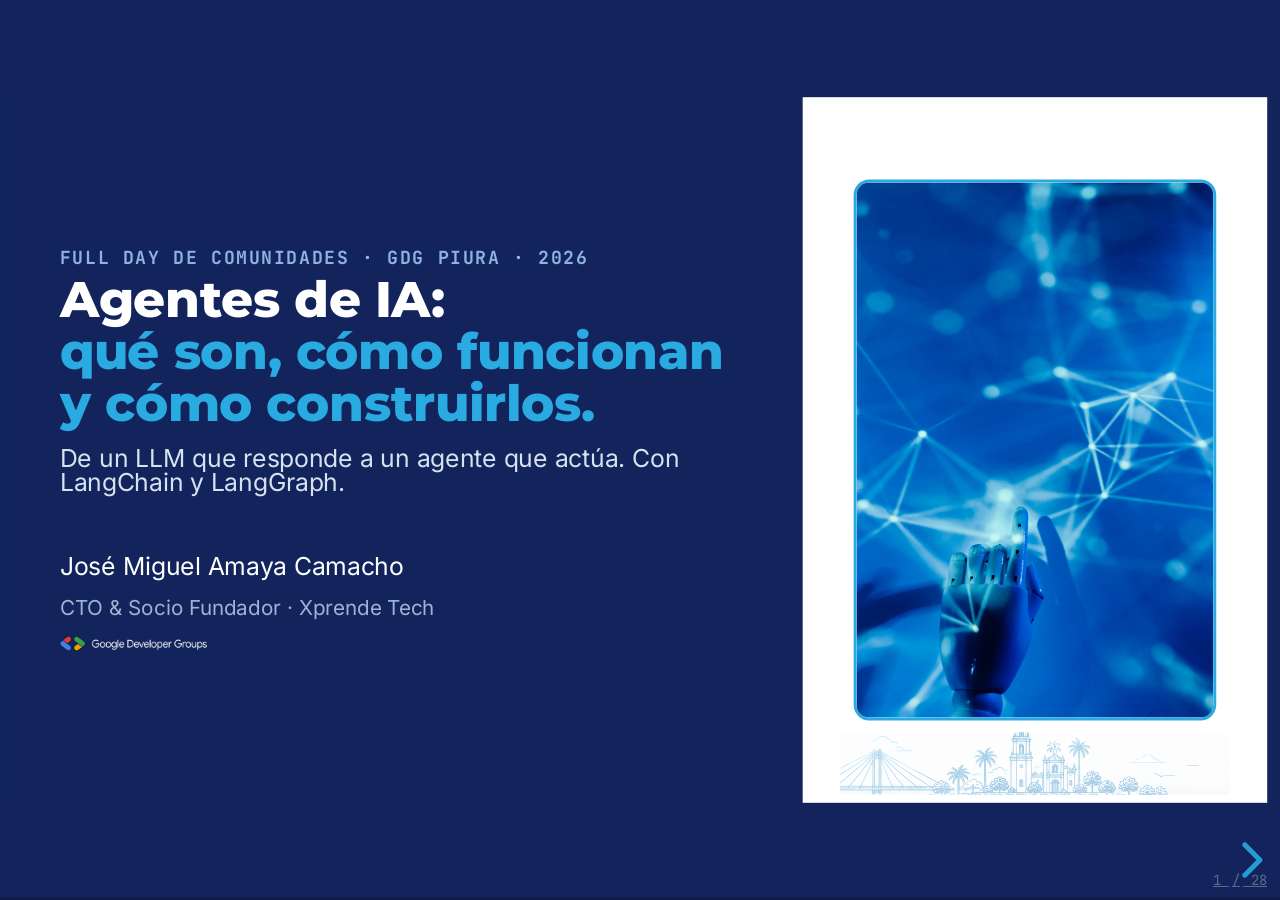
==== commit c6b74cd2: "Condense LangChain/LangGraph section in AI Agents deck" ====
--- a/agentes-de-ia/index.html
+++ b/agentes-de-ia/index.html
@@ -62,7 +62,7 @@
     <div class="grid g2" style="margin-top:16px">
       <div class="card n a-cyan"><div class="num" style="color:var(--cyan-l)">1</div><h3>Qué es un agente</h3><p>La diferencia con un LLM y con un workflow.</p></div>
       <div class="card n a-cyan"><div class="num" style="color:var(--cyan-l)">2</div><h3>Cómo funciona</h3><p>El bucle, las herramientas y la memoria.</p></div>
-      <div class="card n a-cyan"><div class="num" style="color:var(--cyan-l)">3</div><h3>Cómo se construye</h3><p>Con LangChain y LangGraph, con código.</p></div>
+      <div class="card n a-cyan"><div class="num" style="color:var(--cyan-l)">3</div><h3>Cómo empezar a construir</h3><p>Un agente mínimo con LangChain.</p></div>
       <div class="card n a-cyan"><div class="num" style="color:var(--cyan-l)">4</div><h3>Otros frameworks</h3><p>Un mapa del ecosistema y cómo elegir.</p></div>
     </div>
     <p class="mt" style="color:#DCE6F5;font-weight:700;font-size:.55em">Al terminar, vas a poder construir un agente y ubicar el resto del ecosistema.</p>
@@ -355,44 +355,29 @@
   </aside>
 </section>
 
-<!-- 17 CREATE_AGENT -->
+<!-- 17 EL AGENTE MÍNIMO -->
 <section class="light">
   <div class="pad">
     <div class="kicker">LangChain v1 · el mínimo</div>
-    <h2>Un agente completo son cuatro líneas</h2>
-    <img src="assets/term-create-agent.png" alt="" style="width:80%;margin:14px auto 0;border-radius:12px">
-    <p class="mt" style="color:var(--navy);font-weight:800;font-size:.52em">create_agent(model, tools, system_prompt): arma el grafo por dentro, ejecuta las tools y repite hasta que el modelo responde.</p>
-  </div>
-  <aside class="notes">
-    <p>"Un agente completo son cuatro líneas. create_agent(model, tools, system_prompt). Y nada más. La herramienta la escribes con @tool. LangChain se encarga del bucle."</p>
-    <p>"Por dentro construye un grafo: manda el mensaje al modelo; si pide una herramienta, la ejecuta y le devuelve el resultado; y repite hasta que el modelo responde sin pedir nada."</p>
-    <p>[acum 15:10]</p>
-  </aside>
-</section>
-
-<!-- 18 INSTRUCCIONES -->
-<section class="light">
-  <div class="pad">
-    <div class="kicker">LangChain v1 · instrucciones</div>
-    <h2>Las reglas del agente</h2>
-    <div class="term" style="margin-top:14px"><div class="body" style="font-size:.42em"><span class="c">system_prompt</span>=<span class="g">"Eres un asistente de ventas. Usa las herramientas y no inventes datos."</span></div></div>
+    <h2>El agente mínimo</h2>
+    <div class="term" style="margin-top:14px"><div class="body" style="font-size:.38em"><span class="c">agent</span> = <span class="g">create_agent</span>(<span class="c">model</span>=<span class="g">"openai:gpt-5"</span>, <span class="c">tools</span>=[...], <span class="c">system_prompt</span>=<span class="g">"..."</span>)</div></div>
     <div class="grid g2" style="margin-top:16px">
-      <div class="card a-cyan"><h3>Rol y objetivo</h3><p>Quién es y qué debe lograr. El 'para qué' del agente.</p></div>
-      <div class="card a-red"><h3>Reglas y límites</h3><p>Qué puede y qué no; cuándo pausar y pedir aprobación.</p></div>
+      <div class="card a-cyan"><h3>Rol y objetivo</h3><p>Quién es y qué debe lograr.</p></div>
+      <div class="card a-red"><h3>Reglas y límites</h3><p>Qué puede y qué no; cuándo pausar.</p></div>
       <div class="card a-amber"><h3>Formato y tono</h3><p>Cómo responde: idioma, longitud y estilo.</p></div>
-      <div class="card a-green"><h3>Cuando no sabe</h3><p>No inventar: usar una tool o decir que no lo sabe.</p></div>
-    </div>
-    <p class="mt" style="color:var(--navy);font-weight:800;font-size:.52em">El system prompt define el comportamiento; las descripciones de tools, cuándo usarlas.</p>
-  </div>
-  <aside class="notes">
-    <p>"El agente necesita reglas. Eso es el system prompt: quién es, qué debe lograr, qué puede y qué no, y cómo responder."</p>
-    <p>"Cuatro cosas: rol y objetivo; reglas y límites; formato y tono; y qué hacer cuando no sabe —no inventar, usar una herramienta o decirlo—."</p>
-    <p>"El system prompt define el comportamiento; las descripciones de las tools definen cuándo usarlas. Son dos prompts distintos, y ambos importan."</p>
-    <p>[acum 16:10]</p>
-  </aside>
-</section>
-
-<!-- 19 TOOLS -->
+      <div class="card a-green"><h3>Cuando no sabe</h3><p>No inventar: usar una tool o decirlo.</p></div>
+    </div>
+    <p class="mt" style="color:var(--navy);font-weight:800;font-size:.52em">create_agent arma el grafo por dentro; el system_prompt son las reglas del agente.</p>
+  </div>
+  <aside class="notes">
+    <p>"Un agente completo son cuatro líneas: create_agent(model, tools, system_prompt). Y nada más. La herramienta la escribes con @tool; LangChain se encarga del bucle."</p>
+    <p>"Y el system_prompt son las reglas: rol y objetivo; reglas y límites; formato y tono; y qué hacer cuando no sabe —no inventar, usar una herramienta o decirlo—."</p>
+    <p>"Por dentro, create_agent arma un grafo: manda el mensaje al modelo; si pide una herramienta, la ejecuta y le devuelve el resultado; y repite hasta que el modelo responde sin pedir nada."</p>
+    <p>[acum 15:40]</p>
+  </aside>
+</section>
+
+<!-- 18 TOOLS -->
 <section class="light">
   <div class="pad">
     <div class="kicker">LangChain v1 · herramientas</div>
@@ -419,49 +404,32 @@
   <aside class="notes">
     <p>"La herramienta: un decorador, tipos en los parámetros y un docstring claro. Eso es todo lo que necesita el modelo para usarla bien. Argumentos tipados = contrato; docstring = prompt."</p>
     <p>"Y lo que decide cuándo se usa una tool no es su código: es su descripción. Por eso: pocas herramientas bien documentadas, nombres claros y errores útiles. La descripción de las tools es el prompt que más importa."</p>
-    <p>[acum 17:00]</p>
-  </aside>
-</section>
-
-<!-- 20 MODELO Y MIDDLEWARE -->
-<section class="light">
-  <div class="pad">
-    <div class="kicker" style="color:var(--navy)">LangChain v1 · configuración</div>
-    <h2>Modelo sustituible y comportamiento extensible</h2>
+    <p>[acum 16:30]</p>
+  </aside>
+</section>
+
+<!-- 19 MODELO, MIDDLEWARE Y SALIDA -->
+<section class="light">
+  <div class="pad">
+    <div class="kicker" style="color:var(--navy)">LangChain v1 · configuración y salida</div>
+    <h2>Modelo sustituible, middleware y salida</h2>
     <div class="term" style="margin-top:14px"><div class="body" style="font-size:.5em"><span class="c">model</span>=<span class="g">"openai:gpt-5"</span>   <span class="d"># o anthropic:..., google:..., ollama:...</span></div></div>
-    <div class="grid g2" style="margin-top:16px">
-      <div class="card a-cyan"><h3>El modelo es sustituible</h3><p>Cambia de proveedor con una línea: <span class="mono">init_chat_model</span> unifica la interfaz, y las content blocks dan un formato común a texto, imágenes y más.</p></div>
-      <div class="card a-green"><h3>El middleware lo hace extensible</h3><p>Hooks que se enganchan antes y después del modelo, y antes y después de cada tool, sin tocar el bucle. Categorías: contexto (resumir, memorizar), guardrails (PII), aprobación humana, resiliencia (reintentos, límites) y subagentes. No es un runtime aparte: corre dentro del grafo.</p></div>
-    </div>
-  </div>
-  <aside class="notes">
-    <p>"Dos ideas. Una: el modelo es una pieza sustituible. openai:gpt-5 es solo una cadena de texto; init_chat_model te deja cambiar de proveedor con una línea, y las content blocks dan un formato común a las salidas (texto, imágenes y más)."</p>
-    <p>"Dos: el middleware. Son hooks que se enganchan antes y después del modelo, y antes y después de cada tool, sin tocar el bucle. Vienen en categorías: contexto (resumir, memorizar), guardrails (detectar y redactar datos sensibles como un correo, PII), aprobación humana, resiliencia (reintentos, fallbacks y límites) y planificación con subagentes. No es un runtime aparte: corre dentro del mismo grafo compilado."</p>
-    <p>"Analogía: el middleware es como el control de calidad de una línea de montaje: revisa lo que entra y sale sin cambiar la máquina."</p>
-    <p>[acum 18:40]</p>
-  </aside>
-</section>
-
-<!-- 21 SALIDA ESTRUCTURADA -->
-<section class="light">
-  <div class="pad">
-    <div class="kicker">LangChain v1 · salida</div>
-    <h2>Respuestas con forma y en vivo</h2>
-    <div class="grid g2" style="margin-top:20px">
-      <div class="card a-cyan"><h3>Salida estructurada</h3><p class="mono" style="color:var(--cyan);font-size:.5em;margin:.25em 0 .5em">Pydantic</p><p>Para integrar con tu sistema: el modelo devuelve un objeto validado, no texto suelto. Se activa con <span class="mono">response_format</span> y el resultado queda en <span class="mono">structured_response</span>.</p></div>
-      <div class="card a-green"><h3>Streaming</h3><p class="mono" style="color:var(--green);font-size:.5em;margin:.25em 0 .5em">tokens en vivo</p><p>Ver la respuesta mientras se escribe: mejor experiencia y latencia percibida. Igual de simple de activar.</p></div>
-    </div>
-    <p class="mt" style="color:var(--navy);font-weight:800;font-size:.55em">Dos detalles de implementación que hacen al agente usable y fácil de integrar.</p>
-  </div>
-  <aside class="notes">
-    <p>"Dos detalles que hacen al agente usable. Uno: salida estructurada. Con Pydantic, el modelo devuelve un objeto validado en vez de texto suelto; se activa con response_format y el resultado queda en structured_response. Clave para integrarlo con tu sistema."</p>
-    <p>"Dos: streaming. Ver la respuesta mientras se escribe mejora la experiencia y la latencia percibida, y se activa igual de simple."</p>
-    <p>"Analogía: la salida estructurada es como pedir un formulario relleno en vez de una carta libre: tu sistema la lee sin ambigüedad."</p>
-    <p>[acum 19:30]</p>
-  </aside>
-</section>
-
-<!-- 22 SEGURIDAD -->
+    <div class="grid g3" style="margin-top:16px">
+      <div class="card a-cyan"><h3>Modelo sustituible</h3><p>Cambia de proveedor con una línea: <span class="mono">init_chat_model</span> unifica la interfaz, y las content blocks dan un formato común a texto, imágenes y más.</p></div>
+      <div class="card a-green"><h3>Middleware</h3><p>Hooks antes y después del modelo, y de cada tool: contexto, guardrails (PII), aprobación, resiliencia y subagentes. No es un runtime aparte.</p></div>
+      <div class="card a-navy"><h3>Salida</h3><p>Estructurada (Pydantic, <span class="mono">response_format → structured_response</span>) para integrar; y streaming para ver la respuesta en vivo.</p></div>
+    </div>
+    <p class="mt" style="color:var(--navy);font-weight:800;font-size:.5em">El modelo se cambia con una línea; el middleware extiende el bucle; la salida se adapta a tu sistema.</p>
+  </div>
+  <aside class="notes">
+    <p>"Tres ideas. Una: el modelo es una pieza sustituible. openai:gpt-5 es solo una cadena de texto; init_chat_model te deja cambiar de proveedor con una línea, y las content blocks dan un formato común a las salidas."</p>
+    <p>"Dos: el middleware. Hooks que se enganchan antes y después del modelo, y antes y después de cada tool: gestión de contexto, guardrails (PII), aprobación humana, resiliencia y subagentes. Corre dentro del mismo grafo."</p>
+    <p>"Tres: la salida. Estructurada con Pydantic (response_format → structured_response) para integrarla con tu sistema, y streaming para ver la respuesta en vivo. Analogía: la salida estructurada es como pedir un formulario relleno en vez de una carta libre."</p>
+    <p>[acum 17:50]</p>
+  </aside>
+</section>
+
+<!-- 20 SEGURIDAD -->
 <section class="light">
   <div class="pad">
     <div class="kicker">Construir · seguridad</div>
@@ -479,74 +447,32 @@
     <p>"Uno: mínimo privilegio — las herramientas corren con tus permisos y límites, nunca con los del modelo. Dos: valida los argumentos antes de ejecutar. Tres: prompt injection — el contenido externo, un documento o una web, son datos, no órdenes; no dejes que secuestren al agente. Y cuatro: guardrails para datos sensibles (PII) y aprobación humana en acciones críticas."</p>
     <p>"En una frase: el modelo decide; la ejecución y el permiso viven en tu código."</p>
     <p>"Analogía: mínimo privilegio es darle a un becario la llave de un cajón, no la del edificio."</p>
-    <p>[acum 20:30]</p>
-  </aside>
-</section>
-
-<!-- 23 CUÁNDO BAJAR -->
-<section class="light">
-  <div class="pad">
-    <div class="kicker">LangGraph · cuándo bajar de nivel</div>
-    <h2>create_agent cubre el 80%. LangGraph, el control.</h2>
+    <p>[acum 18:50]</p>
+  </aside>
+</section>
+
+<!-- 21 LANGGRAPH: CONTROL CUANDO LO NECESITAS -->
+<section class="light">
+  <div class="pad">
+    <div class="kicker">LangGraph · control explícito</div>
+    <h2>LangGraph: control cuando lo necesitas</h2>
     <div class="grid g2" style="margin-top:18px">
-      <div class="card a-cyan"><h3>Usa create_agent cuando…</h3><ul style="font-size:.5em;line-height:1.5;padding-left:1.1em"><li>Necesitas un agente estándar</li><li>El bucle ReAct te alcanza</li><li>Quieres arrancar hoy</li></ul></div>
-      <div class="card a-green"><h3>Baja a LangGraph cuando…</h3><ul style="font-size:.5em;line-height:1.5;padding-left:1.1em"><li>Necesitas ramas condicionales</li><li>Varios agentes o subgrafos</li><li>Interrupciones en puntos exactos</li><li>Ciclos con tus propias reglas</li></ul></div>
-    </div>
-    <p class="mt" style="color:var(--navy);font-weight:800;font-size:.52em">LangChain para empezar; LangGraph para orquestar. Y en medio, Deep Agents: un arnés prearmado con planificación, archivos y subagentes.</p>
-  </div>
-  <aside class="notes">
-    <p>"create_agent cubre el 80%. ¿Cuándo bajas a LangGraph? Cuando necesitas control explícito del flujo: ramas condicionales, varios agentes, ciclos con reglas propias, o interrupciones en puntos exactos. LangChain para arrancar; LangGraph para orquestar."</p>
-    <p>"Y en medio hay una pieza que conviene conocer: Deep Agents, create_deep_agent. Es un arnés ya prearmado con planificación, sistema de archivos y subagentes, para tareas largas. Solo lo nombro; existe y se apoya en lo mismo que ya viste."</p>
-    <p>[acum 21:10]</p>
-  </aside>
-</section>
-
-<!-- 24 STATEGRAPH -->
-<section class="light">
-  <div class="pad">
-    <div class="kicker">LangGraph · el grafo</div>
-    <h2>StateGraph: estado, nodos y aristas</h2>
-    <img src="assets/term-stategraph.png" alt="" style="width:76%;margin:12px auto 0;border-radius:12px">
-    <p class="mt" style="color:var(--navy);font-weight:800;font-size:.55em">Las aristas condicionales son la clave: el flujo depende del estado, no es fijo.</p>
-  </div>
-  <aside class="notes">
-    <p>"Un grafo: un estado (un diccionario tipado), nodos (funciones que transforman el estado) y aristas que deciden a dónde ir. Es como un diagrama de flujo, pero donde las flechas se deciden solas."</p>
-    <p>"Las aristas condicionales son la clave: el flujo no es fijo, depende del estado."</p>
-    <p>[acum 22:10]</p>
-  </aside>
-</section>
-
-<!-- 25 PERSISTENCIA -->
-<section class="light">
-  <div class="pad">
-    <div class="kicker">LangGraph · memoria</div>
-    <h2>Un checkpointer y el agente recuerda</h2>
-    <img src="assets/term-persist.png" alt="" style="width:80%;margin:12px auto 0;border-radius:12px">
-    <p class="mt" style="color:var(--navy);font-weight:800;font-size:.48em">El checkpointer guarda el hilo; el store, los hechos que cruzan conversaciones. El thread_id separa conversaciones; el context lleva datos por ejecución (p. ej. el user_id). RAM se pierde al reiniciar; para persistir: SQLite en dev, Postgres o Mongo en producción.</p>
-  </div>
-  <aside class="notes">
-    <p>"Le agregas un checkpointer y el agente recuerda entre turnos: guarda el hilo. El store, en cambio, guarda los hechos que cruzan conversaciones. Le das un thread_id y separa conversaciones. Y ojo con la distinción: el thread_id identifica la conversación; el context lleva los datos por ejecución, como el user_id o una bandera de configuración."</p>
-    <p>"La memoria en RAM se pierde al reiniciar el proceso; para persistir de verdad se usa SQLite en desarrollo y Postgres —o Mongo— en producción."</p>
-    <p>"Analogía: el checkpointer es como guardar la partida: cierras y continúas después por donde ibas."</p>
-    <p>[acum 23:00]</p>
-  </aside>
-</section>
-
-<!-- 26 HITL INTERRUPT -->
-<section class="light">
-  <div class="pad">
-    <div class="kicker">LangGraph · human in the loop</div>
-    <h2>Pausar, aprobar y reanudar</h2>
-    <img src="assets/term-hitl.png" alt="" style="width:78%;margin:12px auto 0;border-radius:12px">
-    <p class="mt" style="color:var(--navy);font-weight:800;font-size:.55em">La pausa puede durar horas: el estado quedó guardado en el checkpointer.</p>
-  </div>
-  <aside class="notes">
-    <p>"Y para el humano: con HumanInTheLoopMiddleware o con interrupt, el grafo se pausa antes de una herramienta marcada como sensible. Tú apruebas, rechazas o editas, y con Command(resume=...) continúa. El estado quedó guardado, así que la pausa puede durar horas."</p>
-    <p>[acum 23:50]</p>
-  </aside>
-</section>
-
-<!-- 27 RAG COMO TOOL -->
+      <div class="card a-cyan"><h3>Cuándo bajar</h3><p>Ramas condicionales, varios agentes, ciclos con reglas propias o interrupciones en puntos exactos.</p></div>
+      <div class="card a-navy"><h3>Grafo con estado</h3><p>Estado tipado, nodos (pasos) y aristas que deciden a dónde ir según el estado.</p></div>
+      <div class="card a-amber"><h3>Memoria</h3><p>Un checkpointer guarda el hilo; el store, lo que cruza conversaciones. El thread_id separa charlas.</p></div>
+      <div class="card a-green"><h3>Humano en el bucle</h3><p>El grafo se pausa antes de una tool sensible; apruebas o editas y reanuda con resume.</p></div>
+    </div>
+    <p class="mt" style="color:var(--navy);font-weight:800;font-size:.5em">create_agent cubre el 80%; baja a LangGraph cuando necesites este control. El detalle de cada pieza merece su propio espacio.</p>
+  </div>
+  <aside class="notes">
+    <p>"create_agent cubre el 80%. ¿Cuándo bajas a LangGraph? Cuando necesitas control explícito: ramas condicionales, varios agentes, ciclos con reglas propias o interrupciones en puntos exactos. LangChain para arrancar; LangGraph para orquestar."</p>
+    <p>"LangGraph es un grafo con estado: un estado tipado, nodos (pasos) y aristas que deciden a dónde ir. Añade memoria (checkpointer por hilo, store entre hilos) y el humano en el bucle (pausa, aprueba y reanuda)."</p>
+    <p>"El detalle de cada pieza —grafo, persistencia, interrupt— merece su propio espacio; aquí quédate con la idea: es la caja de herramientas para cuando el bucle estándar no alcanza."</p>
+    <p>[acum 20:10]</p>
+  </aside>
+</section>
+
+<!-- 22 RAG COMO TOOL -->
 <section class="light">
   <div class="pad">
     <div class="kicker">La recuperación (RAG)</div>
@@ -566,11 +492,11 @@
     <p>"La recuperación, el RAG: son las siglas de Retrieval-Augmented Generation, recuperar información y añadirla al contexto del modelo."</p>
     <p>"Es como cuando contestas un examen con apuntes: buscas el dato que necesitas y lo usas para responder, en vez de fiarte de la memoria. El agente decide cuándo buscar; y cómo buscar bien y cuándo callar van aparte. Quédate con la idea: responde con tus datos, no con imaginación."</p>
     <p>"Por dentro: tus documentos se parten en fragmentos; cada uno se convierte en un vector (embedding) y se guarda en un índice. Ante una pregunta, se buscan los fragmentos más parecidos y se añaden al contexto. El agente decide cuándo buscar; la profundidad de RAG merece su propio espacio."</p>
-    <p>[acum 24:40]</p>
-  </aside>
-</section>
-
-<!-- 28 BLUEPRINT -->
+    <p>[acum 21:00]</p>
+  </aside>
+</section>
+
+<!-- 23 BLUEPRINT -->
 <section class="light">
   <div class="pad">
     <div class="kicker">Construir · el plano</div>
@@ -587,11 +513,11 @@
   <aside class="notes">
     <p>"Recapitulemos con el plano: un agente completo es un modelo, con instrucciones, herramientas, middleware y memoria. Todo eso junto —el modelo y su arnés— es el agente."</p>
     <p>"Lo demás —la recuperación, los canales, la observabilidad— no es el agente: se conecta alrededor."</p>
-    <p>[acum 25:40]</p>
-  </aside>
-</section>
-
-<!-- 29 EL AGENTE NO VIVE SOLO -->
+    <p>[acum 22:00]</p>
+  </aside>
+</section>
+
+<!-- 24 EL AGENTE NO VIVE SOLO -->
 <section class="light">
   <div class="pad">
     <div class="kicker">Alrededor del agente</div>
@@ -609,11 +535,11 @@
     <p>"Un agente no vive solo. Lo que construiste es el núcleo. A su alrededor hay cuatro piezas que hoy solo nombro para que las reconozcas."</p>
     <p>"Canales: por dónde entra y sale el mensaje (WhatsApp, Telegram, web); cada canal solo traduce. Núcleo: la pieza que recibe, junta mensajes seguidos y arma el contexto antes de pensar. Observabilidad: ver cada turno por dentro —qué nodo corrió, qué herramienta se llamó, cuántos tokens—. Evaluación: medir si el agente acierta —¿eligió bien la herramienta?, ¿la respuesta salió de los datos?—."</p>
     <p>"Cada una merece su propio espacio. Quédate con los nombres."</p>
-    <p>[acum 27:00]</p>
-  </aside>
-</section>
-
-<!-- 30 PROTOCOLOS -->
+    <p>[acum 23:20]</p>
+  </aside>
+</section>
+
+<!-- 25 PROTOCOLOS -->
 <section class="light">
   <div class="pad">
     <div class="kicker">Protocolos · estándares</div>
@@ -629,11 +555,11 @@
     <p>"Antes de cerrar, una distinción que confunde mucho: MCP y A2A no son frameworks. Un framework construye y orquesta tu agente; un protocolo es un contrato para conectarlo con el exterior. No compiten: se combinan."</p>
     <p>"MCP, Model Context Protocol: cómo un agente se conecta a herramientas y datos. Como el enchufe universal: describes la herramienta una vez y cualquier agente la usa. A2A, Agent-to-Agent: cómo un agente habla con otro; un idioma y una tarjeta de presentación comunes."</p>
     <p>"En una frase: el framework es cómo construyes tu agente; el protocolo, cómo se conecta con lo demás."</p>
-    <p>[acum 28:00]</p>
-  </aside>
-</section>
-
-<!-- 31 OTROS FRAMEWORKS -->
+    <p>[acum 24:20]</p>
+  </aside>
+</section>
+
+<!-- 26 OTROS FRAMEWORKS -->
 <section class="light">
   <div class="pad" style="gap:.25em">
     <div class="kicker">El ecosistema · 2026</div>
@@ -652,11 +578,11 @@
   <aside class="notes">
     <p>"Ya vimos LangChain y LangGraph, pero no son los únicos. El ecosistema se elige por filosofía, no por moda. ¿Equipos con roles? CrewAI. ¿Datos y RAG? LlamaIndex. ¿Tipado y validación? Pydantic AI. ¿Conversación o multi-agente? AutoGen y el Microsoft Agent Framework. ¿En tu nube? ADK, Strands u OpenAI SDK. ¿Código mínimo o TypeScript? smolagents, Mastra o Vercel."</p>
     <p>"Y a veces la respuesta correcta no es ningún framework: el SDK del proveedor y código propio."</p>
-    <p>[acum 29:00]</p>
-  </aside>
-</section>
-
-<!-- 32 CINCO IDEAS -->
+    <p>[acum 25:20]</p>
+  </aside>
+</section>
+
+<!-- 27 CINCO IDEAS -->
 <section class="dark">
   <div class="pad">
     <div class="kicker">Para llevar</div>
@@ -665,11 +591,11 @@
   </div>
   <aside class="notes">
     <p>"Un agente es modelo + herramientas + bucle con estado. El modelo propone; tu código ejecuta, bajo tus reglas. Una buena descripción decide cuándo se usa una tool. Empieza con create_agent y baja a LangGraph cuando necesites control. Y el contexto es el recurso escaso."</p>
-    <p>[acum 30:00]</p>
-  </aside>
-</section>
-
-<!-- 33 CIERRE -->
+    <p>[acum 26:20]</p>
+  </aside>
+</section>
+
+<!-- 28 CIERRE -->
 <section class="dark" data-transition="fade">
   <div class="pad" style="justify-content:center">
     <h1 style="font-size:2.4em;color:var(--cyan-l)">Gracias.</h1>
@@ -680,7 +606,7 @@
   </div>
   <aside class="notes">
     <p>"Gracias. Ya tienes el mapa para construir tu primer agente."</p>
-    <p>[acum 30:50]</p>
+    <p>[acum 27:10]</p>
   </aside>
 </section>
 
